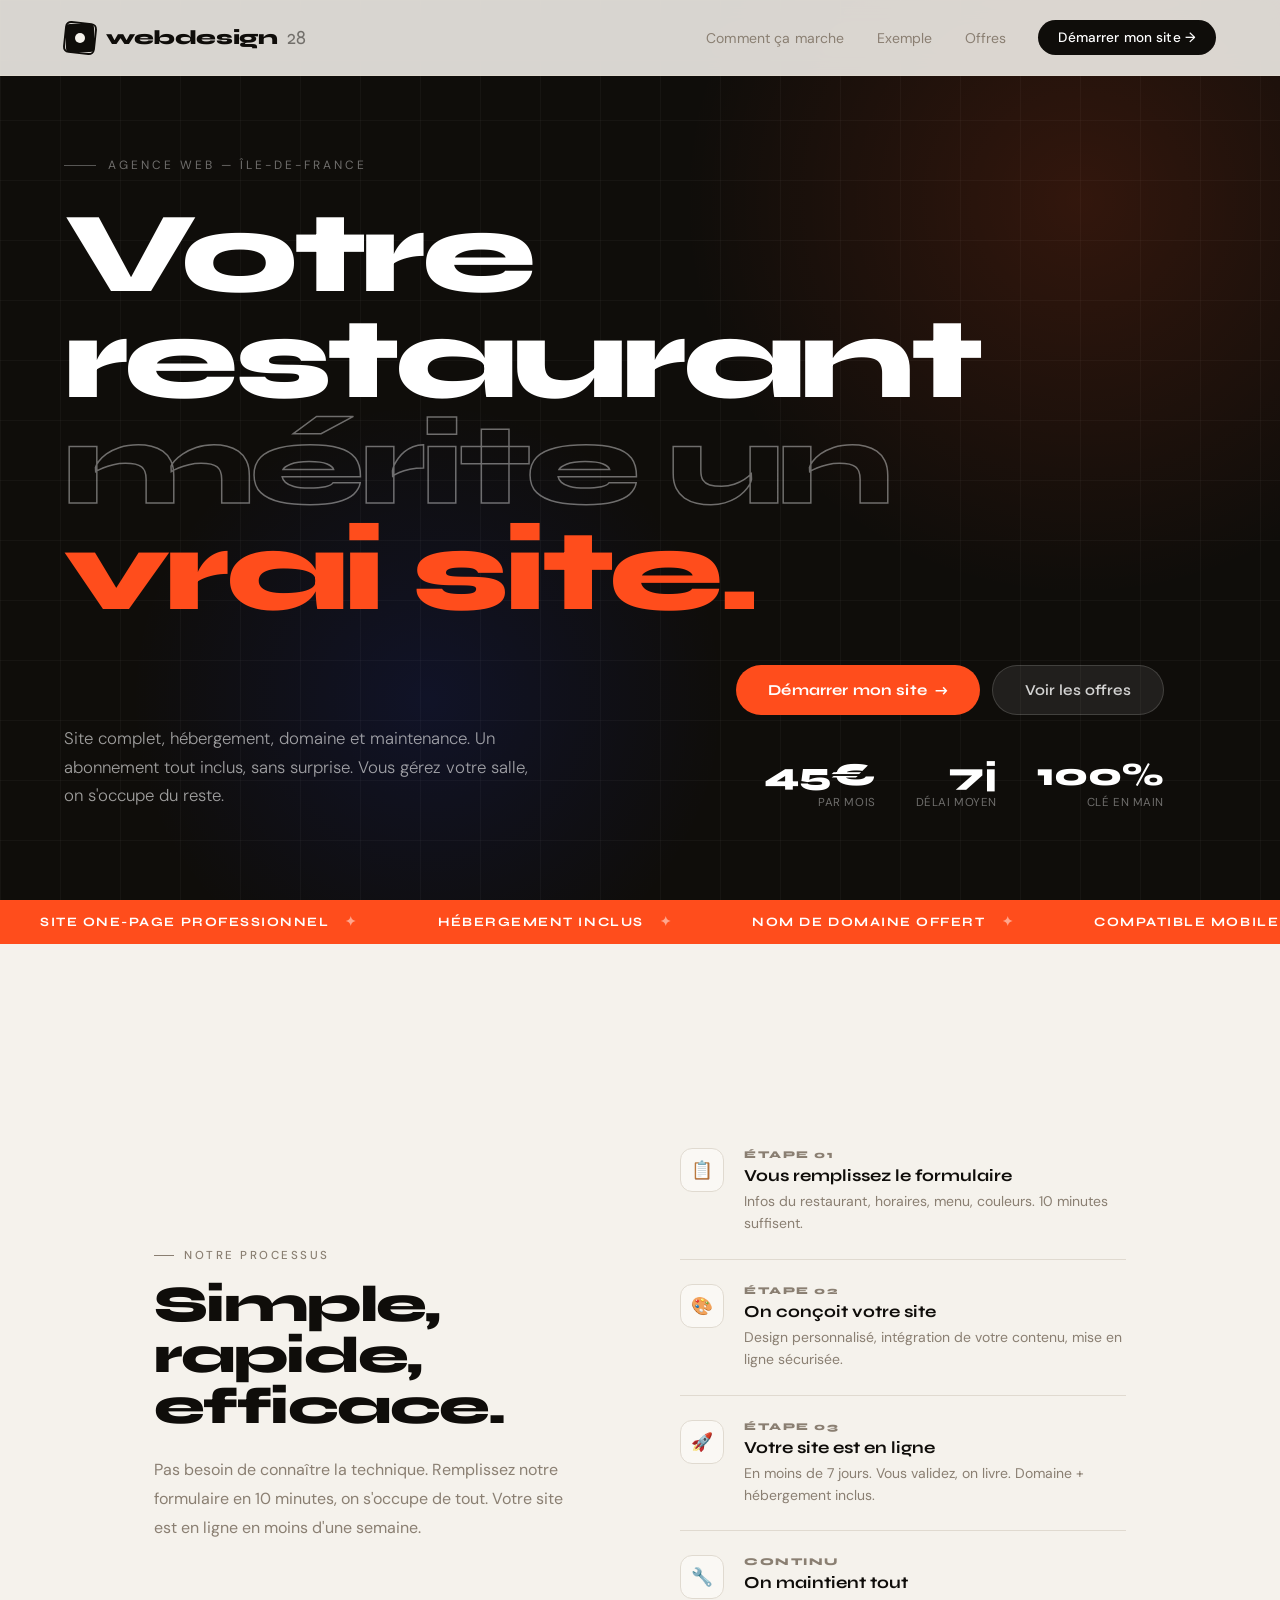
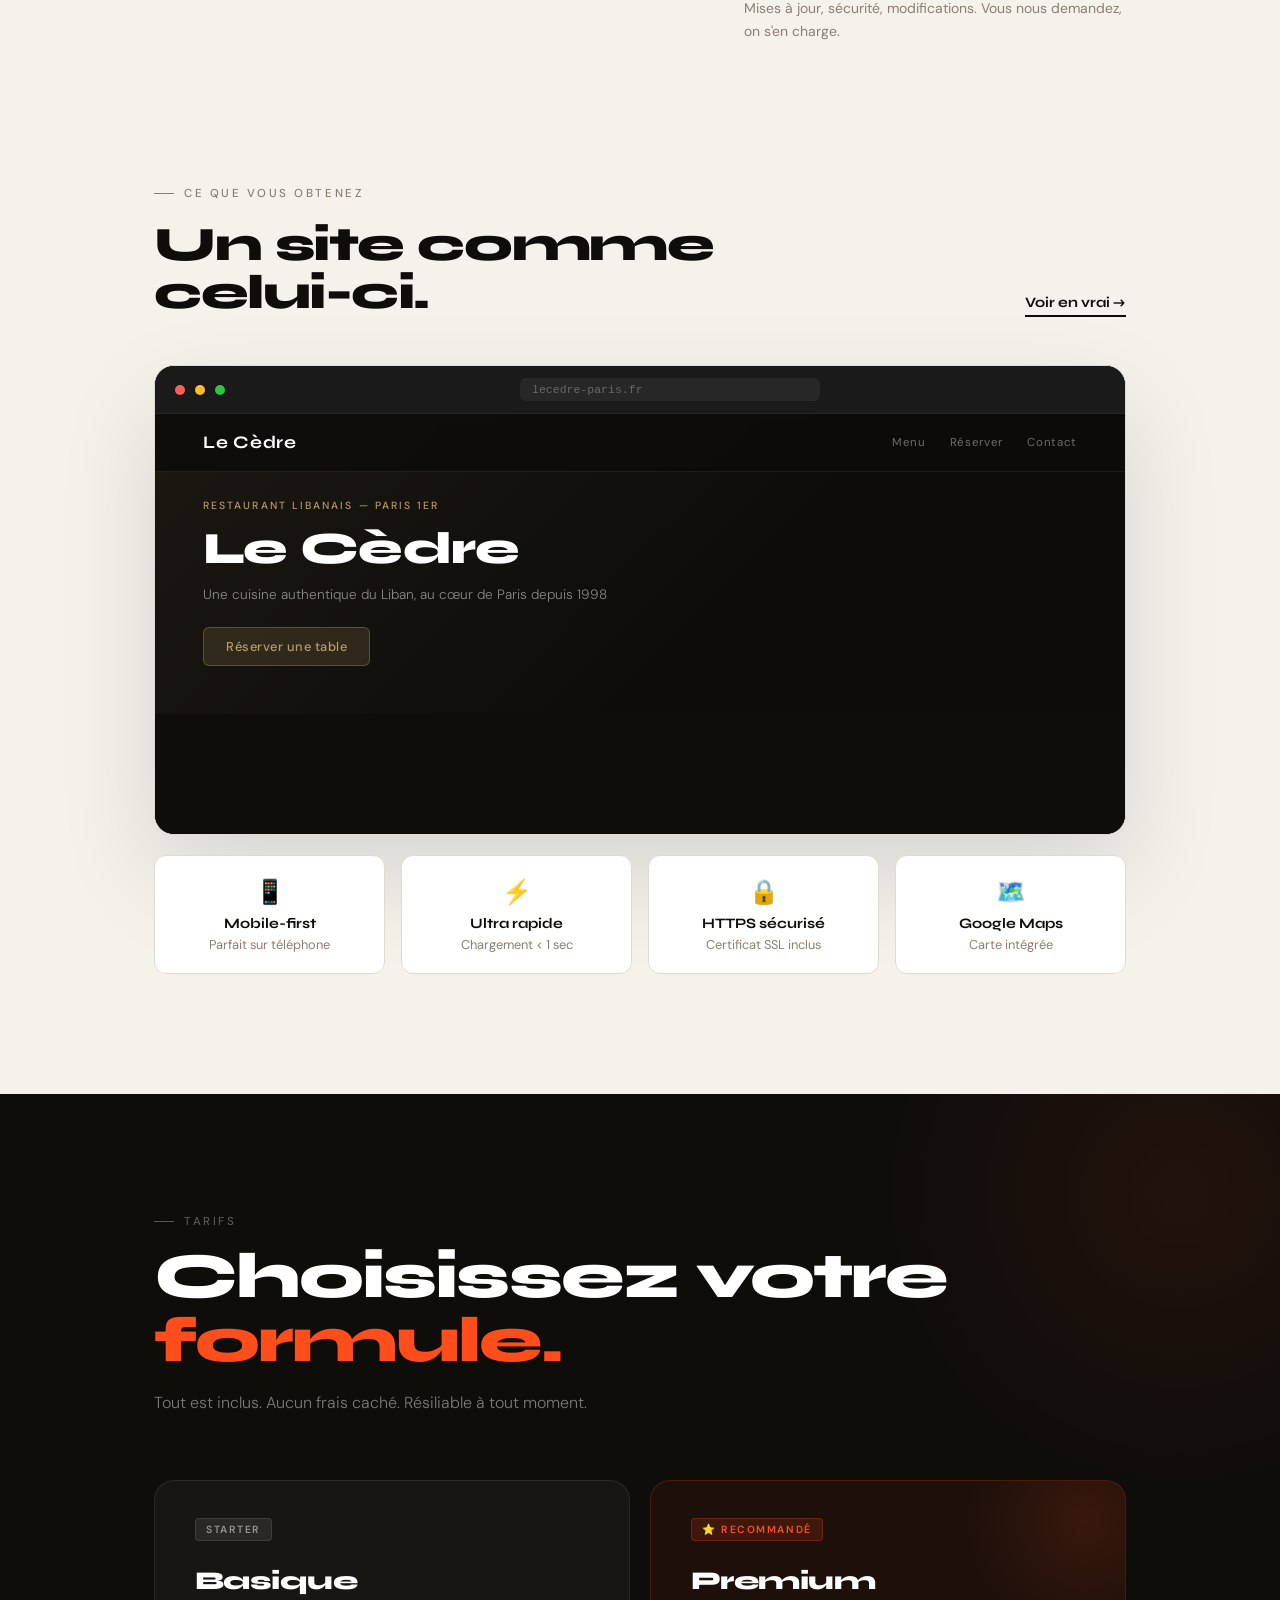
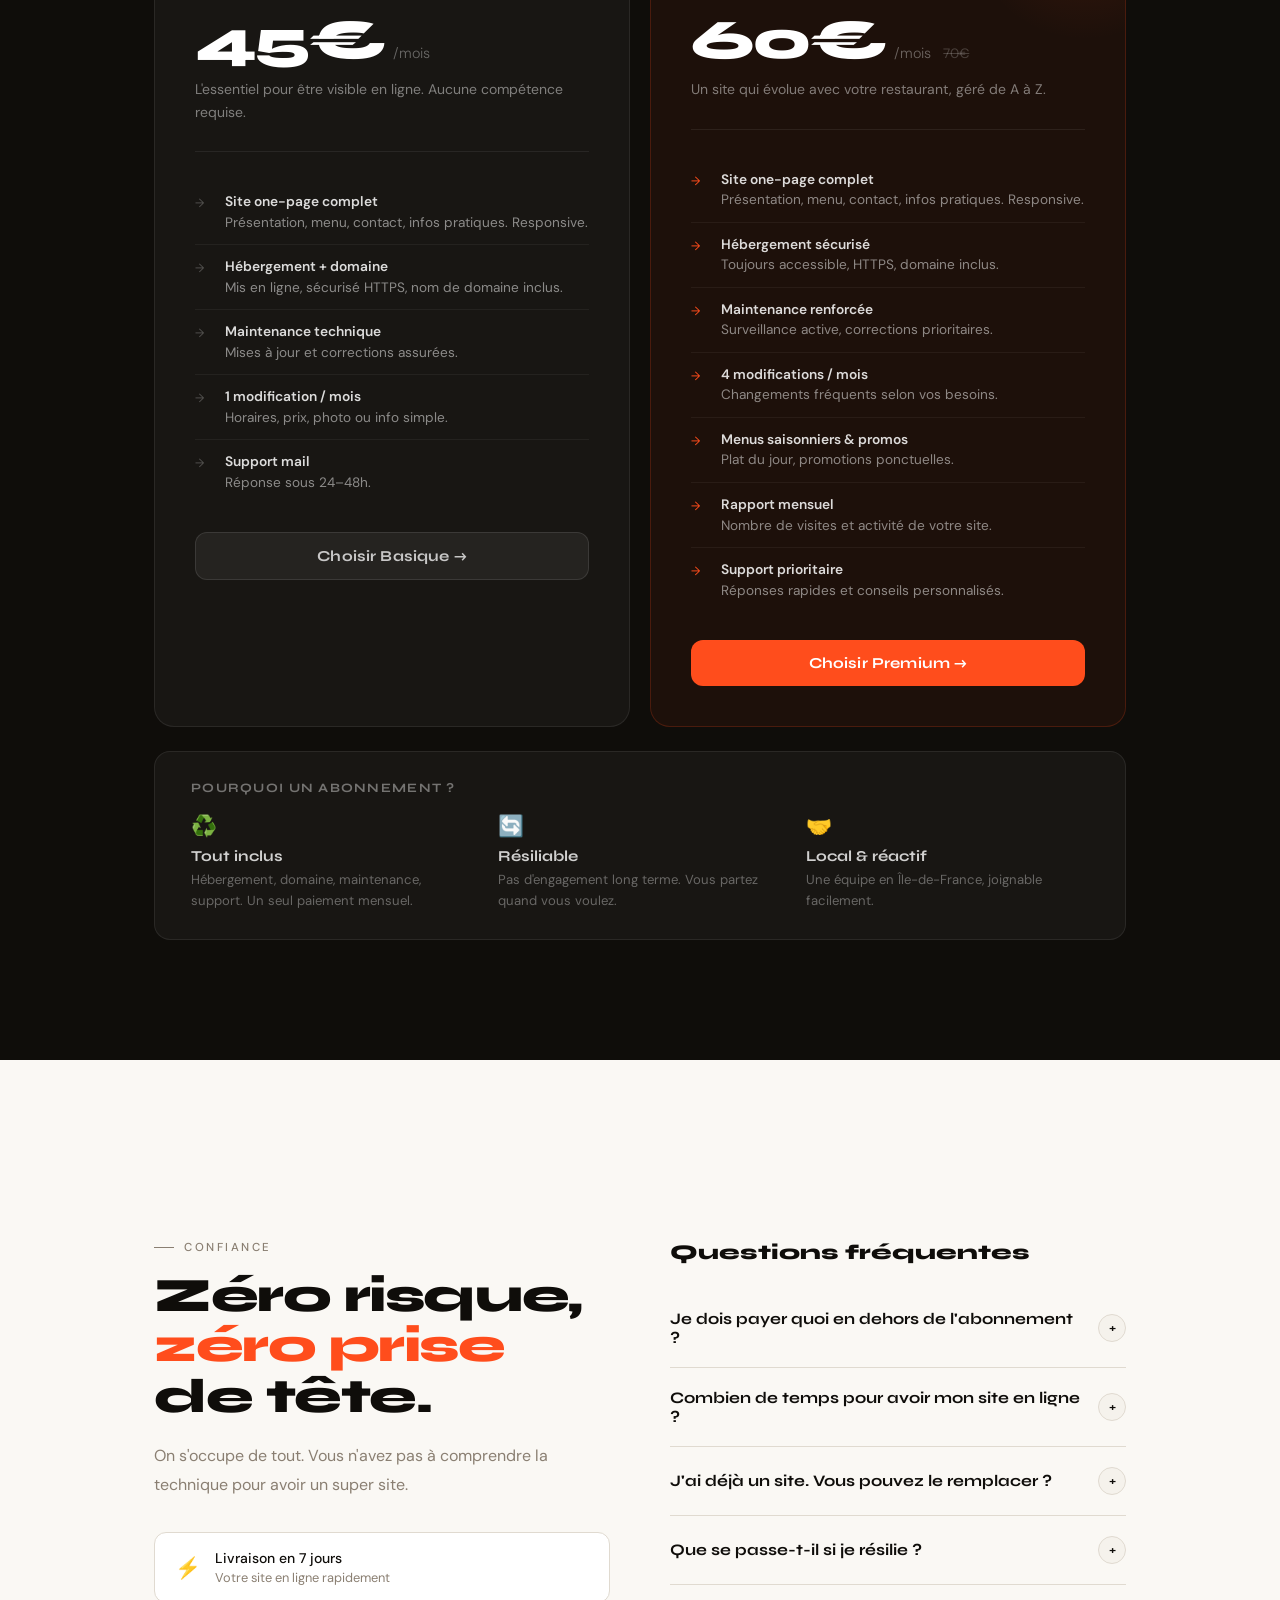
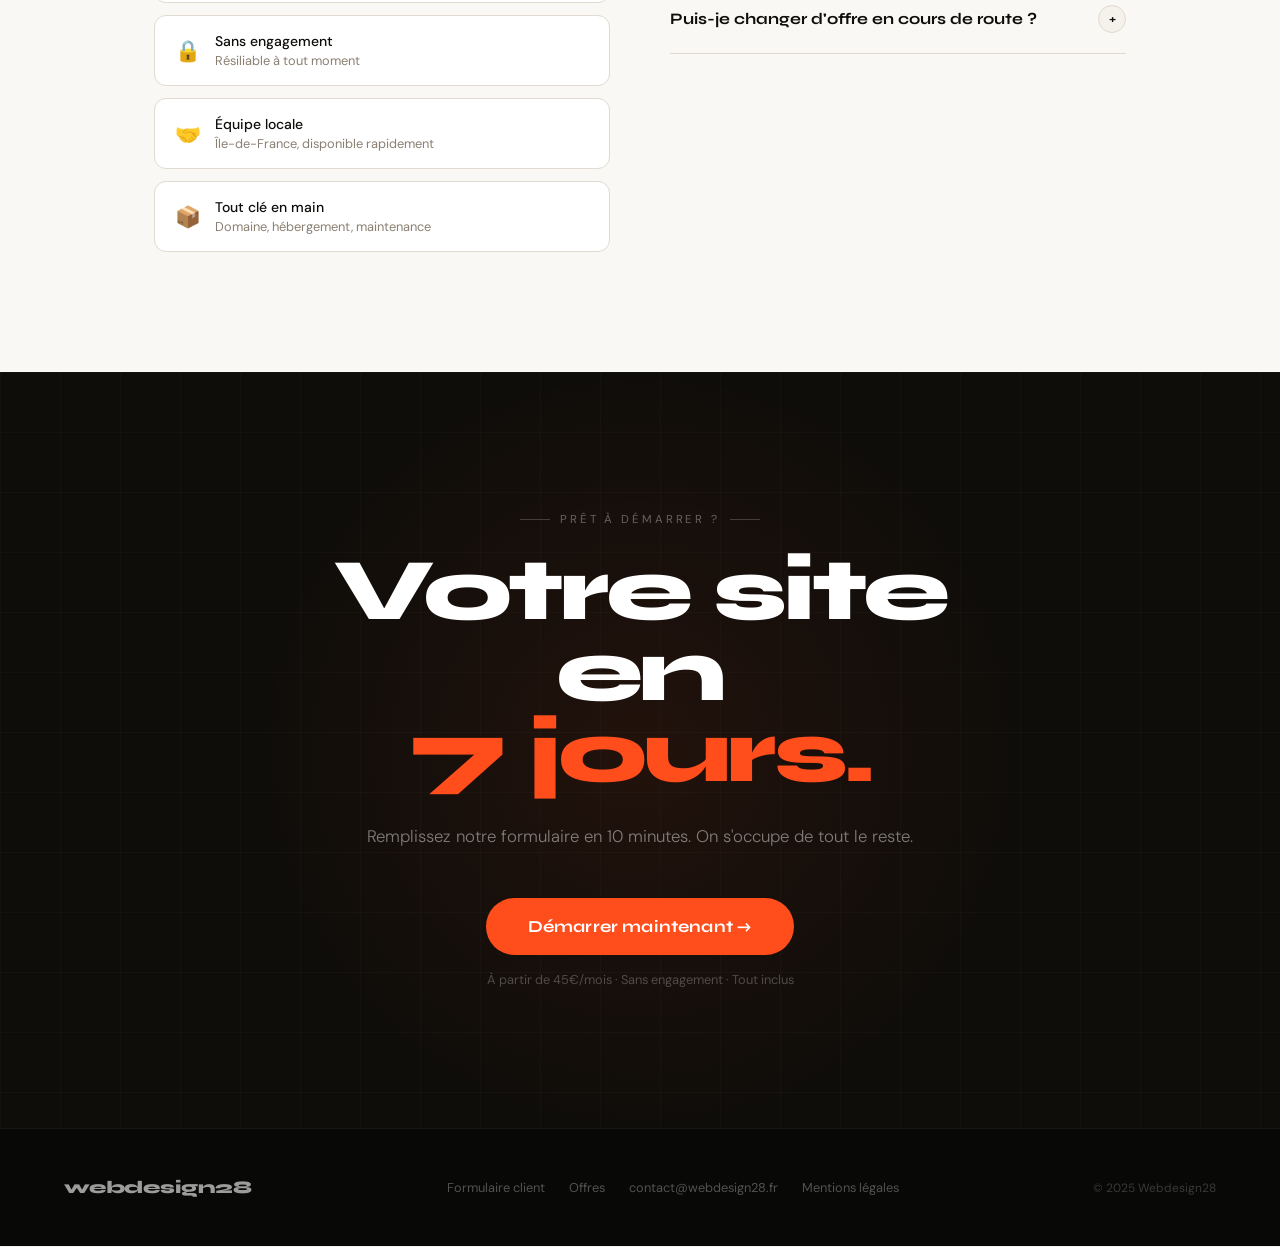
==== index.html @ cbfcb2c5 "Add files via upload" ====
<!DOCTYPE html>
<html lang="fr">
<head>
<meta charset="UTF-8"/>
<meta name="viewport" content="width=device-width, initial-scale=1.0"/>
<title>Webdesign28 — Sites web pour restaurants</title>
<link href="https://fonts.googleapis.com/css2?family=Syne:wght@400;500;600;700;800&family=DM+Sans:ital,wght@0,300;0,400;0,500;1,300&display=swap" rel="stylesheet"/>
<style>
*,*::before,*::after{box-sizing:border-box;margin:0;padding:0}

:root{
  --bg:#F5F2EC;
  --dark:#0F0D0A;
  --surface:#FFFFFF;
  --border:#E0DAD0;
  --accent:#FF4D1C;
  --accent2:#1C3FFF;
  --text:#0F0D0A;
  --muted:#8A7F72;
  --cream:#FAF8F4;
  --font-display:'Syne',sans-serif;
  --font-body:'DM Sans',sans-serif;
}

html{scroll-behavior:smooth}
body{font-family:var(--font-body);background:var(--bg);color:var(--text);overflow-x:hidden}

/* ── NOISE TEXTURE ── */
body::before{
  content:'';position:fixed;inset:0;z-index:0;pointer-events:none;
  background-image:url("data:image/svg+xml,%3Csvg viewBox='0 0 200 200' xmlns='http://www.w3.org/2000/svg'%3E%3Cfilter id='n'%3E%3CfeTurbulence type='fractalNoise' baseFrequency='0.75' numOctaves='4'/%3E%3C/filter%3E%3Crect width='100%25' height='100%25' filter='url(%23n)' opacity='0.035'/%3E%3C/svg%3E");
  opacity:.5;
}

/* ── NAV ── */
nav{
  position:fixed;top:0;left:0;right:0;z-index:100;
  display:flex;align-items:center;justify-content:space-between;
  padding:20px 5vw;
  background:rgba(245,242,236,0.88);
  backdrop-filter:blur(12px);
  border-bottom:1px solid var(--border);
  transition:all .3s;
}
.nav-logo{
  font-family:var(--font-display);
  font-weight:800;font-size:1.25rem;
  letter-spacing:-.02em;
  color:var(--dark);
  text-decoration:none;
  display:flex;align-items:center;gap:10px;
}
.nav-logo-mark{
  width:32px;height:32px;position:relative;display:flex;align-items:center;justify-content:center;
}
.nav-logo-mark::before{
  content:'';position:absolute;inset:0;
  border:2px solid var(--dark);border-radius:6px;
  transform:rotate(6deg);
}
.nav-logo-mark::after{
  content:'';position:absolute;inset:2px;
  background:var(--dark);border-radius:4px;
}
.nav-logo-dot{
  position:relative;z-index:1;
  width:10px;height:10px;border-radius:50%;background:var(--bg);
}
.nav-links{display:flex;align-items:center;gap:32px}
.nav-links a{
  font-size:.875rem;font-weight:400;color:var(--muted);
  text-decoration:none;letter-spacing:.01em;
  transition:color .2s;
}
.nav-links a:hover{color:var(--text)}
.nav-cta{
  background:var(--dark);color:white!important;
  padding:9px 20px;border-radius:100px;
  font-weight:500!important;font-size:.85rem!important;
  transition:background .2s,transform .15s!important;
}
.nav-cta:hover{background:var(--accent)!important;transform:translateY(-1px)!important}

/* ── HERO ── */
.hero{
  min-height:100vh;
  display:flex;flex-direction:column;justify-content:flex-end;
  padding:0 5vw 10vh;
  position:relative;overflow:hidden;
}
.hero-bg{
  position:absolute;inset:0;
  background:var(--dark);
}
.hero-grid{
  position:absolute;inset:0;
  background-image:
    linear-gradient(rgba(255,255,255,.03) 1px, transparent 1px),
    linear-gradient(90deg, rgba(255,255,255,.03) 1px, transparent 1px);
  background-size:60px 60px;
}
.hero-glow{
  position:absolute;
  width:800px;height:800px;
  border-radius:50%;
  background:radial-gradient(circle, rgba(255,77,28,.15) 0%, transparent 70%);
  top:-200px;right:-200px;
  animation:pulse 8s ease-in-out infinite;
}
.hero-glow2{
  position:absolute;
  width:600px;height:600px;
  border-radius:50%;
  background:radial-gradient(circle, rgba(28,63,255,.12) 0%, transparent 70%);
  bottom:-100px;left:10%;
  animation:pulse 10s ease-in-out 3s infinite;
}
@keyframes pulse{0%,100%{opacity:1;transform:scale(1)}50%{opacity:.6;transform:scale(1.1)}}

.hero-content{position:relative;z-index:1;max-width:1100px;}
.hero-eyebrow{
  font-family:var(--font-body);
  font-size:.75rem;font-weight:400;
  letter-spacing:.25em;text-transform:uppercase;
  color:rgba(255,255,255,.4);
  margin-bottom:28px;
  display:flex;align-items:center;gap:12px;
}
.hero-eyebrow::before{content:'';display:block;width:32px;height:1px;background:rgba(255,255,255,.3)}

.hero-title{
  font-family:var(--font-display);
  font-size:clamp(3.5rem,9vw,8rem);
  font-weight:800;
  line-height:.92;
  letter-spacing:-.04em;
  color:white;
  margin-bottom:40px;
}
.hero-title .accent{color:var(--accent)}
.hero-title .outline{
  -webkit-text-stroke:1.5px rgba(255,255,255,.4);
  color:transparent;
}

.hero-bottom{
  display:flex;align-items:flex-end;justify-content:space-between;
  gap:32px;flex-wrap:wrap;
}
.hero-desc{
  font-size:1.05rem;font-weight:300;
  color:rgba(255,255,255,.6);
  line-height:1.7;max-width:480px;
}
.hero-actions{display:flex;gap:12px;flex-wrap:wrap}

.btn-hero-primary{
  background:var(--accent);color:white;
  padding:15px 32px;border-radius:100px;
  font-family:var(--font-display);font-weight:700;font-size:.95rem;
  text-decoration:none;letter-spacing:.01em;
  transition:transform .2s,box-shadow .2s;
  display:inline-flex;align-items:center;gap:8px;
}
.btn-hero-primary:hover{transform:translateY(-2px);box-shadow:0 12px 40px rgba(255,77,28,.35)}

.btn-hero-secondary{
  background:rgba(255,255,255,.08);
  border:1px solid rgba(255,255,255,.15);
  color:rgba(255,255,255,.8);
  padding:15px 32px;border-radius:100px;
  font-family:var(--font-display);font-weight:600;font-size:.95rem;
  text-decoration:none;
  transition:background .2s,border-color .2s;
  display:inline-flex;align-items:center;gap:8px;
}
.btn-hero-secondary:hover{background:rgba(255,255,255,.14);border-color:rgba(255,255,255,.3)}

.hero-stats{
  display:flex;gap:40px;padding-top:20px;
}
.stat{text-align:right}
.stat-num{
  font-family:var(--font-display);
  font-size:2rem;font-weight:800;
  color:white;line-height:1;
}
.stat-label{font-size:.72rem;color:rgba(255,255,255,.4);margin-top:4px;letter-spacing:.05em;text-transform:uppercase}

/* ── SCROLL TICKER ── */
.ticker{
  background:var(--accent);color:white;
  padding:14px 0;
  overflow:hidden;position:relative;z-index:1;
}
.ticker-inner{
  display:flex;gap:0;
  animation:ticker 20s linear infinite;
  white-space:nowrap;
}
.ticker-item{
  font-family:var(--font-display);
  font-size:.8rem;font-weight:700;letter-spacing:.12em;text-transform:uppercase;
  padding:0 40px;
  display:flex;align-items:center;gap:16px;
}
.ticker-item::after{content:'✦';opacity:.5}
@keyframes ticker{from{transform:translateX(0)}to{transform:translateX(-50%)}}

/* ── SECTION COMMONS ── */
section{position:relative;z-index:1}
.section-inner{max-width:1100px;margin:0 auto;padding:0 5vw}

.section-label{
  font-size:.72rem;font-weight:500;
  letter-spacing:.22em;text-transform:uppercase;
  color:var(--muted);
  margin-bottom:16px;
  display:flex;align-items:center;gap:10px;
}
.section-label::before{content:'';display:block;width:20px;height:1px;background:var(--muted)}

/* ── HOW IT WORKS ── */
.how{padding:120px 0}
.how-grid{
  display:grid;
  grid-template-columns:1fr 1fr;
  gap:80px;
  align-items:center;
  margin-top:60px;
}
.how-title{
  font-family:var(--font-display);
  font-size:clamp(2.2rem,4vw,3.5rem);
  font-weight:800;line-height:1;
  letter-spacing:-.03em;
  margin-bottom:24px;
}
.how-desc{font-size:1rem;color:var(--muted);line-height:1.8;max-width:420px}

.steps{display:flex;flex-direction:column;gap:0}
.step{
  display:flex;gap:20px;
  padding:24px 0;
  border-bottom:1px solid var(--border);
  transition:all .3s;
}
.step:last-child{border-bottom:none}
.step:hover .step-icon{background:var(--accent);color:white;border-color:var(--accent)}
.step-icon{
  width:44px;height:44px;border-radius:12px;
  background:var(--cream);border:1px solid var(--border);
  display:flex;align-items:center;justify-content:center;
  font-size:1.1rem;flex-shrink:0;
  transition:all .3s;
}
.step-num{
  font-family:var(--font-display);font-size:.65rem;font-weight:800;
  color:var(--muted);letter-spacing:.15em;text-transform:uppercase;
  margin-bottom:4px;
}
.step-title{font-family:var(--font-display);font-size:1.05rem;font-weight:700;margin-bottom:4px}
.step-desc{font-size:.875rem;color:var(--muted);line-height:1.6}

/* ── EXEMPLE SITE ── */
.example{padding:0 0 120px}
.example-label{margin-bottom:20px}
.example-header{
  display:flex;justify-content:space-between;align-items:flex-end;
  margin-bottom:48px;gap:24px;flex-wrap:wrap;
}
.example-title{
  font-family:var(--font-display);
  font-size:clamp(2rem,4vw,3rem);
  font-weight:800;line-height:1;letter-spacing:-.03em;
}

.mockup-frame{
  border-radius:20px;
  overflow:hidden;
  border:1px solid var(--border);
  box-shadow:0 40px 100px rgba(0,0,0,.12);
  background:var(--dark);
}
.mockup-bar{
  background:#1a1a1a;
  padding:12px 20px;
  display:flex;align-items:center;gap:10px;
  border-bottom:1px solid rgba(255,255,255,.06);
}
.mockup-dot{width:10px;height:10px;border-radius:50%}
.mockup-url{
  flex:1;background:rgba(255,255,255,.06);border-radius:6px;
  padding:5px 12px;font-size:.72rem;color:rgba(255,255,255,.3);
  font-family:monospace;margin:0 auto;max-width:300px;
}

.mockup-site{
  background:var(--dark);
  min-height:420px;
  position:relative;overflow:hidden;
}
/* Mini hero du site démo */
.demo-hero{
  background:#0D0C0A;
  padding:48px;
  position:relative;
  overflow:hidden;
  min-height:300px;
  display:flex;flex-direction:column;justify-content:flex-end;
}
.demo-hero::before{
  content:'';position:absolute;inset:0;
  background:linear-gradient(135deg,rgba(200,169,110,.08),transparent 60%);
}
.demo-hero-bg{
  position:absolute;inset:0;
  background:url('https://images.unsplash.com/photo-1517248135467-4c7edcad34c4?w=1200&q=80') center/cover no-repeat;
  opacity:.25;
}
.demo-hero-content{position:relative;z-index:1}
.demo-badge{
  display:inline-block;
  font-family:var(--font-body);font-size:.65rem;font-weight:500;
  letter-spacing:.2em;text-transform:uppercase;
  color:rgba(200,169,110,.9);
  margin-bottom:16px;
}
.demo-title{
  font-family:'Syne',sans-serif;
  font-size:2.8rem;font-weight:800;color:white;
  line-height:.95;letter-spacing:-.02em;
  margin-bottom:16px;
}
.demo-sub{font-size:.85rem;color:rgba(255,255,255,.5);font-weight:300;margin-bottom:24px}
.demo-btn{
  display:inline-block;padding:10px 22px;
  background:rgba(200,169,110,.15);border:1px solid rgba(200,169,110,.3);
  color:rgba(200,169,110,.9);border-radius:6px;
  font-size:.8rem;font-weight:500;letter-spacing:.04em;
  text-decoration:none;
}
.demo-nav{
  position:absolute;top:0;left:0;right:0;
  padding:18px 48px;
  display:flex;align-items:center;justify-content:space-between;
  background:rgba(13,12,10,.8);
  backdrop-filter:blur(8px);
  border-bottom:1px solid rgba(200,169,110,.1);
  z-index:2;
}
.demo-logo{font-family:'Syne',sans-serif;font-size:1.1rem;font-weight:700;color:white;letter-spacing:.04em}
.demo-nav-links{display:flex;gap:24px}
.demo-nav-links span{font-size:.72rem;color:rgba(255,255,255,.4);letter-spacing:.06em;cursor:pointer}

/* ── OFFRES ── */
.pricing{
  padding:120px 0;
  background:var(--dark);
  position:relative;overflow:hidden;
}
.pricing::before{
  content:'';position:absolute;top:-200px;right:-200px;
  width:600px;height:600px;border-radius:50%;
  background:radial-gradient(circle,rgba(255,77,28,.08),transparent 70%);
}
.pricing-header{margin-bottom:64px}
.pricing-title{
  font-family:var(--font-display);
  font-size:clamp(2.5rem,5vw,4rem);
  font-weight:800;color:white;
  line-height:1;letter-spacing:-.03em;
  margin-bottom:16px;
}
.pricing-title .accent{color:var(--accent)}
.pricing-desc{font-size:1rem;color:rgba(255,255,255,.45);font-weight:300;line-height:1.7;max-width:480px}
.pricing .section-label{color:rgba(255,255,255,.3)}
.pricing .section-label::before{background:rgba(255,255,255,.3)}

.pricing-grid{display:grid;grid-template-columns:1fr 1fr;gap:20px}

.plan{
  background:rgba(255,255,255,.04);
  border:1px solid rgba(255,255,255,.08);
  border-radius:20px;overflow:hidden;
  position:relative;
  transition:border-color .3s,transform .3s;
}
.plan:hover{border-color:rgba(255,255,255,.15);transform:translateY(-4px)}
.plan--featured{
  background:rgba(255,77,28,.06);
  border-color:rgba(255,77,28,.2);
}
.plan--featured:hover{border-color:rgba(255,77,28,.4)}
.plan-glow{
  position:absolute;top:-80px;right:-80px;
  width:240px;height:240px;border-radius:50%;
  background:radial-gradient(circle,rgba(255,77,28,.12),transparent 70%);
}

.plan-top{padding:36px 40px 28px;position:relative;z-index:1}
.plan-badge{
  display:inline-block;
  font-size:.65rem;font-weight:600;letter-spacing:.15em;text-transform:uppercase;
  padding:4px 10px;border-radius:4px;
  margin-bottom:24px;
}
.plan--basic .plan-badge{background:rgba(255,255,255,.08);color:rgba(255,255,255,.5);border:1px solid rgba(255,255,255,.1)}
.plan--featured .plan-badge{background:rgba(255,77,28,.15);color:var(--accent);border:1px solid rgba(255,77,28,.25)}

.plan-name{
  font-family:var(--font-display);font-size:1.6rem;font-weight:800;
  color:white;margin-bottom:16px;letter-spacing:-.02em;
}
.plan-price{font-family:var(--font-display);font-size:3.5rem;font-weight:800;color:white;line-height:1;letter-spacing:-.04em}
.plan-price-row{display:flex;align-items:baseline;gap:8px;margin-bottom:8px}
.plan-per{font-size:.9rem;color:rgba(255,255,255,.35);font-weight:300}
.plan-old{font-size:.85rem;color:rgba(255,255,255,.2);text-decoration:line-through;margin-left:4px}
.plan-desc{font-size:.875rem;color:rgba(255,255,255,.45);line-height:1.6;margin-top:10px}

.plan-sep{height:1px;background:rgba(255,255,255,.07);margin:0 40px}

.plan-body{padding:28px 40px 40px;position:relative;z-index:1;display:flex;flex-direction:column}
.plan-features{list-style:none;flex:1}
.plan-features li{
  display:flex;gap:12px;padding:11px 0;
  border-bottom:1px solid rgba(255,255,255,.05);
  font-size:.85rem;color:rgba(255,255,255,.5);line-height:1.5;
}
.plan-features li:last-child{border-bottom:none}
.plan-features strong{display:block;font-weight:600;color:rgba(255,255,255,.85);font-size:.86rem;margin-bottom:1px}
.plan-feat-icon{flex-shrink:0;width:18px;color:rgba(255,255,255,.25);font-size:.75rem;margin-top:3px}
.plan--featured .plan-feat-icon{color:var(--accent)}

.plan-cta{
  display:block;text-align:center;margin-top:28px;
  padding:14px;border-radius:12px;
  font-family:var(--font-display);font-weight:700;font-size:.95rem;
  text-decoration:none;letter-spacing:.01em;
  transition:all .2s;
}
.plan--basic .plan-cta{
  background:rgba(255,255,255,.06);color:rgba(255,255,255,.75);
  border:1px solid rgba(255,255,255,.1);
}
.plan--basic .plan-cta:hover{background:rgba(255,255,255,.12);color:white}
.plan--featured .plan-cta{
  background:var(--accent);color:white;
}
.plan--featured .plan-cta:hover{background:#e03d10;box-shadow:0 8px 30px rgba(255,77,28,.3)}

/* ── FAQ / GUARANTEE ── */
.guarantee{
  padding:120px 0;
  background:var(--cream);
}
.guarantee-grid{
  display:grid;grid-template-columns:1fr 1fr;gap:60px;
  align-items:start;margin-top:60px;
}
.guarantee-title{
  font-family:var(--font-display);
  font-size:clamp(2rem,4vw,3rem);
  font-weight:800;line-height:1.05;
  letter-spacing:-.03em;margin-bottom:20px;
}
.guarantee-title .accent{color:var(--accent)}
.guarantee-desc{font-size:1rem;color:var(--muted);line-height:1.8;margin-bottom:32px}

.guarantee-badges{display:flex;flex-direction:column;gap:12px}
.g-badge{
  display:flex;align-items:center;gap:14px;
  padding:16px 20px;
  background:white;border:1px solid var(--border);
  border-radius:12px;
  transition:border-color .2s,transform .2s;
}
.g-badge:hover{border-color:var(--accent);transform:translateX(4px)}
.g-badge-icon{font-size:1.3rem;flex-shrink:0}
.g-badge-text{font-size:.875rem;font-weight:500;color:var(--text)}
.g-badge-sub{font-size:.8rem;color:var(--muted);margin-top:2px}

.faq{display:flex;flex-direction:column;gap:0}
.faq-item{border-bottom:1px solid var(--border);overflow:hidden}
.faq-question{
  display:flex;align-items:center;justify-content:space-between;
  padding:20px 0;cursor:pointer;gap:16px;
  font-family:var(--font-display);font-size:1rem;font-weight:700;
  transition:color .2s;
}
.faq-question:hover{color:var(--accent)}
.faq-icon{
  width:28px;height:28px;border-radius:50%;
  background:var(--bg);border:1px solid var(--border);
  display:flex;align-items:center;justify-content:center;
  flex-shrink:0;font-size:.8rem;
  transition:all .3s;
}
.faq-item.open .faq-icon{background:var(--accent);border-color:var(--accent);color:white;transform:rotate(45deg)}
.faq-answer{max-height:0;overflow:hidden;transition:max-height .4s ease;font-size:.9rem;color:var(--muted);line-height:1.7}
.faq-item.open .faq-answer{max-height:200px;padding-bottom:20px}

/* ── CTA FINAL ── */
.cta-section{
  padding:140px 5vw;
  background:var(--dark);
  position:relative;overflow:hidden;
  text-align:center;
}
.cta-section::before{
  content:'';position:absolute;
  top:50%;left:50%;transform:translate(-50%,-50%);
  width:900px;height:900px;border-radius:50%;
  background:radial-gradient(circle,rgba(255,77,28,.08) 0%,transparent 60%);
}
.cta-grid-overlay{
  position:absolute;inset:0;
  background-image:linear-gradient(rgba(255,255,255,.02) 1px,transparent 1px),linear-gradient(90deg,rgba(255,255,255,.02) 1px,transparent 1px);
  background-size:60px 60px;
}
.cta-content{position:relative;z-index:1;max-width:700px;margin:0 auto}
.cta-label{
  font-size:.72rem;letter-spacing:.25em;text-transform:uppercase;
  color:rgba(255,255,255,.35);
  display:flex;align-items:center;justify-content:center;gap:10px;
  margin-bottom:24px;
}
.cta-label::before,.cta-label::after{content:'';display:block;width:30px;height:1px;background:rgba(255,255,255,.2)}
.cta-title{
  font-family:var(--font-display);
  font-size:clamp(2.8rem,7vw,5.5rem);
  font-weight:800;color:white;
  line-height:.92;letter-spacing:-.04em;
  margin-bottom:28px;
}
.cta-title .accent{color:var(--accent)}
.cta-sub{font-size:1.05rem;color:rgba(255,255,255,.45);font-weight:300;line-height:1.7;margin-bottom:48px}
.cta-btn{
  display:inline-flex;align-items:center;gap:10px;
  background:var(--accent);color:white;
  padding:18px 42px;border-radius:100px;
  font-family:var(--font-display);font-weight:700;font-size:1.05rem;
  text-decoration:none;letter-spacing:.01em;
  transition:transform .2s,box-shadow .2s;
}
.cta-btn:hover{transform:translateY(-3px);box-shadow:0 16px 50px rgba(255,77,28,.4)}
.cta-note{margin-top:16px;font-size:.8rem;color:rgba(255,255,255,.25)}

/* ── FOOTER ── */
footer{
  background:#080806;
  padding:48px 5vw;
  display:flex;align-items:center;justify-content:space-between;flex-wrap:wrap;gap:20px;
  border-top:1px solid rgba(255,255,255,.05);
}
.footer-logo{
  font-family:var(--font-display);font-size:1.1rem;font-weight:800;
  color:rgba(255,255,255,.6);letter-spacing:-.01em;
}
.footer-links{display:flex;gap:24px;flex-wrap:wrap}
.footer-links a{
  font-size:.8rem;color:rgba(255,255,255,.3);text-decoration:none;
  transition:color .2s;
}
.footer-links a:hover{color:rgba(255,255,255,.6)}
.footer-copy{font-size:.75rem;color:rgba(255,255,255,.2)}

/* ── ANIMATIONS ── */
.reveal{
  opacity:0;transform:translateY(28px);
  transition:opacity .7s ease, transform .7s ease;
}
.reveal.visible{opacity:1;transform:translateY(0)}
.reveal-delay-1{transition-delay:.1s}
.reveal-delay-2{transition-delay:.2s}
.reveal-delay-3{transition-delay:.3s}

/* ── MOBILE ── */
@media(max-width:800px){
  .nav-links{display:none}
  .how-grid,.pricing-grid,.guarantee-grid{grid-template-columns:1fr}
  .hero-stats{justify-content:flex-start}
  .hero-bottom{flex-direction:column;align-items:flex-start}
  .example-header{flex-direction:column;align-items:flex-start}
  .demo-nav{padding:14px 24px}
  .demo-hero{padding:32px 24px;padding-top:80px}
  .demo-title{font-size:2rem}
}
</style>
</head>
<body>

<!-- ── NAV ── -->
<nav>
  <a href="#" class="nav-logo">
    <div class="nav-logo-mark"><div class="nav-logo-dot"></div></div>
    webdesign<span style="font-weight:400;opacity:.5">28</span>
  </a>
  <div class="nav-links">
    <a href="#comment">Comment ça marche</a>
    <a href="#exemple">Exemple</a>
    <a href="#offres">Offres</a>
    <a href="formulaire.html" class="nav-cta">Démarrer mon site →</a>
  </div>
</nav>

<!-- ── HERO ── -->
<section class="hero">
  <div class="hero-bg">
    <div class="hero-grid"></div>
    <div class="hero-glow"></div>
    <div class="hero-glow2"></div>
  </div>
  <div class="hero-content">
    <div class="hero-eyebrow">Agence web — Île-de-France</div>
    <h1 class="hero-title">
      Votre restaurant<br>
      <span class="outline">mérite un</span><br>
      <span class="accent">vrai site.</span>
    </h1>
    <div class="hero-bottom">
      <p class="hero-desc">Site complet, hébergement, domaine et maintenance. Un abonnement tout inclus, sans surprise. Vous gérez votre salle, on s'occupe du reste.</p>
      <div style="display:flex;flex-direction:column;align-items:flex-end;gap:24px;">
        <div class="hero-actions">
          <a href="formulaire.html" class="btn-hero-primary">Démarrer mon site <span>→</span></a>
          <a href="#offres" class="btn-hero-secondary">Voir les offres</a>
        </div>
        <div class="hero-stats">
          <div class="stat">
            <div class="stat-num">45€</div>
            <div class="stat-label">par mois</div>
          </div>
          <div class="stat">
            <div class="stat-num">7j</div>
            <div class="stat-label">délai moyen</div>
          </div>
          <div class="stat">
            <div class="stat-num">100%</div>
            <div class="stat-label">clé en main</div>
          </div>
        </div>
      </div>
    </div>
  </div>
</section>

<!-- ── TICKER ── -->
<div class="ticker" aria-hidden="true">
  <div class="ticker-inner">
    <span class="ticker-item">Site one-page professionnel</span>
    <span class="ticker-item">Hébergement inclus</span>
    <span class="ticker-item">Nom de domaine offert</span>
    <span class="ticker-item">Compatible mobile</span>
    <span class="ticker-item">HTTPS sécurisé</span>
    <span class="ticker-item">Mentions légales</span>
    <span class="ticker-item">Maintenance assurée</span>
    <span class="ticker-item">Support réactif</span>
    <span class="ticker-item">Site one-page professionnel</span>
    <span class="ticker-item">Hébergement inclus</span>
    <span class="ticker-item">Nom de domaine offert</span>
    <span class="ticker-item">Compatible mobile</span>
    <span class="ticker-item">HTTPS sécurisé</span>
    <span class="ticker-item">Mentions légales</span>
    <span class="ticker-item">Maintenance assurée</span>
    <span class="ticker-item">Support réactif</span>
  </div>
</div>

<!-- ── COMMENT ÇA MARCHE ── -->
<section class="how" id="comment">
  <div class="section-inner">
    <div class="how-grid">
      <div class="reveal">
        <div class="section-label">Notre processus</div>
        <h2 class="how-title">Simple,<br>rapide,<br>efficace.</h2>
        <p class="how-desc">Pas besoin de connaître la technique. Remplissez notre formulaire en 10 minutes, on s'occupe de tout. Votre site est en ligne en moins d'une semaine.</p>
      </div>
      <div class="steps reveal reveal-delay-1">
        <div class="step">
          <div class="step-icon">📋</div>
          <div>
            <div class="step-num">Étape 01</div>
            <div class="step-title">Vous remplissez le formulaire</div>
            <div class="step-desc">Infos du restaurant, horaires, menu, couleurs. 10 minutes suffisent.</div>
          </div>
        </div>
        <div class="step">
          <div class="step-icon">🎨</div>
          <div>
            <div class="step-num">Étape 02</div>
            <div class="step-title">On conçoit votre site</div>
            <div class="step-desc">Design personnalisé, intégration de votre contenu, mise en ligne sécurisée.</div>
          </div>
        </div>
        <div class="step">
          <div class="step-icon">🚀</div>
          <div>
            <div class="step-num">Étape 03</div>
            <div class="step-title">Votre site est en ligne</div>
            <div class="step-desc">En moins de 7 jours. Vous validez, on livre. Domaine + hébergement inclus.</div>
          </div>
        </div>
        <div class="step">
          <div class="step-icon">🔧</div>
          <div>
            <div class="step-num">Continu</div>
            <div class="step-title">On maintient tout</div>
            <div class="step-desc">Mises à jour, sécurité, modifications. Vous nous demandez, on s'en charge.</div>
          </div>
        </div>
      </div>
    </div>
  </div>
</section>

<!-- ── EXEMPLE ── -->
<section class="example" id="exemple">
  <div class="section-inner">
    <div class="example-header reveal">
      <div>
        <div class="section-label example-label">Ce que vous obtenez</div>
        <h2 class="example-title">Un site comme<br>celui-ci.</h2>
      </div>
      <a href="https://lecedre-demo.netlify.app" target="_blank" style="display:inline-flex;align-items:center;gap:8px;font-family:var(--font-display);font-size:.9rem;font-weight:700;color:var(--text);text-decoration:none;border-bottom:2px solid var(--text);padding-bottom:4px;white-space:nowrap;transition:color .2s;">
        Voir en vrai →
      </a>
    </div>
    <div class="mockup-frame reveal reveal-delay-1">
      <div class="mockup-bar">
        <div class="mockup-dot" style="background:#FF5F57"></div>
        <div class="mockup-dot" style="background:#FEBC2E"></div>
        <div class="mockup-dot" style="background:#28C840"></div>
        <div class="mockup-url">lecedre-paris.fr</div>
      </div>
      <div class="mockup-site">
        <div class="demo-nav">
          <div class="demo-logo">Le Cèdre</div>
          <div class="demo-nav-links">
            <span>Menu</span>
            <span>Réserver</span>
            <span>Contact</span>
          </div>
        </div>
        <div class="demo-hero">
          <div class="demo-hero-bg"></div>
          <div class="demo-hero-content">
            <div class="demo-badge">Restaurant Libanais — Paris 1er</div>
            <div class="demo-title">Le Cèdre</div>
            <div class="demo-sub">Une cuisine authentique du Liban, au cœur de Paris depuis 1998</div>
            <a href="#" class="demo-btn">Réserver une table</a>
          </div>
        </div>
      </div>
    </div>
    <div style="display:grid;grid-template-columns:repeat(4,1fr);gap:16px;margin-top:20px;" class="reveal reveal-delay-2">
      <div style="background:white;border:1px solid var(--border);border-radius:12px;padding:20px;text-align:center;">
        <div style="font-size:1.5rem;margin-bottom:8px">📱</div>
        <div style="font-family:var(--font-display);font-size:.9rem;font-weight:700;">Mobile-first</div>
        <div style="font-size:.8rem;color:var(--muted);margin-top:4px">Parfait sur téléphone</div>
      </div>
      <div style="background:white;border:1px solid var(--border);border-radius:12px;padding:20px;text-align:center;">
        <div style="font-size:1.5rem;margin-bottom:8px">⚡</div>
        <div style="font-family:var(--font-display);font-size:.9rem;font-weight:700;">Ultra rapide</div>
        <div style="font-size:.8rem;color:var(--muted);margin-top:4px">Chargement < 1 sec</div>
      </div>
      <div style="background:white;border:1px solid var(--border);border-radius:12px;padding:20px;text-align:center;">
        <div style="font-size:1.5rem;margin-bottom:8px">🔒</div>
        <div style="font-family:var(--font-display);font-size:.9rem;font-weight:700;">HTTPS sécurisé</div>
        <div style="font-size:.8rem;color:var(--muted);margin-top:4px">Certificat SSL inclus</div>
      </div>
      <div style="background:white;border:1px solid var(--border);border-radius:12px;padding:20px;text-align:center;">
        <div style="font-size:1.5rem;margin-bottom:8px">🗺️</div>
        <div style="font-family:var(--font-display);font-size:.9rem;font-weight:700;">Google Maps</div>
        <div style="font-size:.8rem;color:var(--muted);margin-top:4px">Carte intégrée</div>
      </div>
    </div>
  </div>
</section>

<!-- ── OFFRES ── -->
<section class="pricing" id="offres">
  <div class="section-inner">
    <div class="pricing-header reveal">
      <div class="section-label">Tarifs</div>
      <h2 class="pricing-title">Choisissez votre<br><span class="accent">formule.</span></h2>
      <p class="pricing-desc">Tout est inclus. Aucun frais caché. Résiliable à tout moment.</p>
    </div>
    <div class="pricing-grid">

      <!-- BASIQUE -->
      <div class="plan plan--basic reveal reveal-delay-1">
        <div class="plan-top">
          <span class="plan-badge">Starter</span>
          <div class="plan-name">Basique</div>
          <div class="plan-price-row">
            <span class="plan-price">45€</span>
            <span class="plan-per">/mois</span>
          </div>
          <p class="plan-desc">L'essentiel pour être visible en ligne. Aucune compétence requise.</p>
        </div>
        <div class="plan-sep"></div>
        <div class="plan-body">
          <ul class="plan-features">
            <li><span class="plan-feat-icon">→</span><div><strong>Site one-page complet</strong>Présentation, menu, contact, infos pratiques. Responsive.</div></li>
            <li><span class="plan-feat-icon">→</span><div><strong>Hébergement + domaine</strong>Mis en ligne, sécurisé HTTPS, nom de domaine inclus.</div></li>
            <li><span class="plan-feat-icon">→</span><div><strong>Maintenance technique</strong>Mises à jour et corrections assurées.</div></li>
            <li><span class="plan-feat-icon">→</span><div><strong>1 modification / mois</strong>Horaires, prix, photo ou info simple.</div></li>
            <li><span class="plan-feat-icon">→</span><div><strong>Support mail</strong>Réponse sous 24–48h.</div></li>
          </ul>
          <a href="formulaire.html?offre=basique" class="plan-cta">Choisir Basique →</a>
        </div>
      </div>

      <!-- PREMIUM -->
      <div class="plan plan--featured reveal reveal-delay-2">
        <div class="plan-glow"></div>
        <div class="plan-top">
          <span class="plan-badge">⭐ Recommandé</span>
          <div class="plan-name">Premium</div>
          <div class="plan-price-row">
            <span class="plan-price">60€</span>
            <span class="plan-per">/mois</span>
            <span class="plan-old">70€</span>
          </div>
          <p class="plan-desc">Un site qui évolue avec votre restaurant, géré de A à Z.</p>
        </div>
        <div class="plan-sep"></div>
        <div class="plan-body">
          <ul class="plan-features">
            <li><span class="plan-feat-icon">→</span><div><strong>Site one-page complet</strong>Présentation, menu, contact, infos pratiques. Responsive.</div></li>
            <li><span class="plan-feat-icon">→</span><div><strong>Hébergement sécurisé</strong>Toujours accessible, HTTPS, domaine inclus.</div></li>
            <li><span class="plan-feat-icon">→</span><div><strong>Maintenance renforcée</strong>Surveillance active, corrections prioritaires.</div></li>
            <li><span class="plan-feat-icon">→</span><div><strong>4 modifications / mois</strong>Changements fréquents selon vos besoins.</div></li>
            <li><span class="plan-feat-icon">→</span><div><strong>Menus saisonniers & promos</strong>Plat du jour, promotions ponctuelles.</div></li>
            <li><span class="plan-feat-icon">→</span><div><strong>Rapport mensuel</strong>Nombre de visites et activité de votre site.</div></li>
            <li><span class="plan-feat-icon">→</span><div><strong>Support prioritaire</strong>Réponses rapides et conseils personnalisés.</div></li>
          </ul>
          <a href="formulaire.html?offre=premium" class="plan-cta">Choisir Premium →</a>
        </div>
      </div>
    </div>

    <!-- COMPARATIF -->
    <div style="margin-top:24px;background:rgba(255,255,255,.04);border:1px solid rgba(255,255,255,.08);border-radius:16px;padding:28px 36px;" class="reveal">
      <div style="font-family:var(--font-display);font-size:.8rem;font-weight:700;color:rgba(255,255,255,.4);letter-spacing:.1em;text-transform:uppercase;margin-bottom:16px;">Pourquoi un abonnement ?</div>
      <div style="display:grid;grid-template-columns:1fr 1fr 1fr;gap:24px;">
        <div>
          <div style="font-size:1.3rem;margin-bottom:8px">♻️</div>
          <div style="font-family:var(--font-display);font-size:.95rem;font-weight:700;color:rgba(255,255,255,.8);margin-bottom:4px">Tout inclus</div>
          <div style="font-size:.82rem;color:rgba(255,255,255,.35);line-height:1.6">Hébergement, domaine, maintenance, support. Un seul paiement mensuel.</div>
        </div>
        <div>
          <div style="font-size:1.3rem;margin-bottom:8px">🔄</div>
          <div style="font-family:var(--font-display);font-size:.95rem;font-weight:700;color:rgba(255,255,255,.8);margin-bottom:4px">Résiliable</div>
          <div style="font-size:.82rem;color:rgba(255,255,255,.35);line-height:1.6">Pas d'engagement long terme. Vous partez quand vous voulez.</div>
        </div>
        <div>
          <div style="font-size:1.3rem;margin-bottom:8px">🤝</div>
          <div style="font-family:var(--font-display);font-size:.95rem;font-weight:700;color:rgba(255,255,255,.8);margin-bottom:4px">Local & réactif</div>
          <div style="font-size:.82rem;color:rgba(255,255,255,.35);line-height:1.6">Une équipe en Île-de-France, joignable facilement.</div>
        </div>
      </div>
    </div>
  </div>
</section>

<!-- ── GARANTIES & FAQ ── -->
<section class="guarantee">
  <div class="section-inner">
    <div class="guarantee-grid">
      <div class="reveal">
        <div class="section-label">Confiance</div>
        <h2 class="guarantee-title">Zéro risque,<br><span class="accent">zéro prise</span><br>de tête.</h2>
        <p class="guarantee-desc">On s'occupe de tout. Vous n'avez pas à comprendre la technique pour avoir un super site.</p>
        <div class="guarantee-badges">
          <div class="g-badge">
            <div class="g-badge-icon">⚡</div>
            <div><div class="g-badge-text">Livraison en 7 jours</div><div class="g-badge-sub">Votre site en ligne rapidement</div></div>
          </div>
          <div class="g-badge">
            <div class="g-badge-icon">🔒</div>
            <div><div class="g-badge-text">Sans engagement</div><div class="g-badge-sub">Résiliable à tout moment</div></div>
          </div>
          <div class="g-badge">
            <div class="g-badge-icon">🤝</div>
            <div><div class="g-badge-text">Équipe locale</div><div class="g-badge-sub">Île-de-France, disponible rapidement</div></div>
          </div>
          <div class="g-badge">
            <div class="g-badge-icon">📦</div>
            <div><div class="g-badge-text">Tout clé en main</div><div class="g-badge-sub">Domaine, hébergement, maintenance</div></div>
          </div>
        </div>
      </div>
      <div class="faq reveal reveal-delay-1">
        <div style="font-family:var(--font-display);font-size:1.3rem;font-weight:800;margin-bottom:24px;">Questions fréquentes</div>
        <div class="faq-item">
          <div class="faq-question" onclick="toggleFaq(this)">
            Je dois payer quoi en dehors de l'abonnement ?
            <div class="faq-icon">+</div>
          </div>
          <div class="faq-answer">Rien. L'abonnement couvre tout : création du site, hébergement, nom de domaine et maintenance. Aucun frais caché.</div>
        </div>
        <div class="faq-item">
          <div class="faq-question" onclick="toggleFaq(this)">
            Combien de temps pour avoir mon site en ligne ?
            <div class="faq-icon">+</div>
          </div>
          <div class="faq-answer">En moyenne 5 à 7 jours après réception de votre formulaire et de vos visuels. On vous tient informé à chaque étape.</div>
        </div>
        <div class="faq-item">
          <div class="faq-question" onclick="toggleFaq(this)">
            J'ai déjà un site. Vous pouvez le remplacer ?
            <div class="faq-icon">+</div>
          </div>
          <div class="faq-answer">Oui. On crée votre nouveau site, puis on effectue le transfert. Votre adresse web reste la même, sans interruption.</div>
        </div>
        <div class="faq-item">
          <div class="faq-question" onclick="toggleFaq(this)">
            Que se passe-t-il si je résilie ?
            <div class="faq-icon">+</div>
          </div>
          <div class="faq-answer">Vous nous prévenez, on arrête l'abonnement. Le site reste accessible jusqu'à la fin de la période payée. Vous conservez tous vos contenus.</div>
        </div>
        <div class="faq-item">
          <div class="faq-question" onclick="toggleFaq(this)">
            Puis-je changer d'offre en cours de route ?
            <div class="faq-icon">+</div>
          </div>
          <div class="faq-answer">Bien sûr. Vous passez de Basique à Premium (ou l'inverse) à tout moment, le changement prend effet le mois suivant.</div>
        </div>
      </div>
    </div>
  </div>
</section>

<!-- ── CTA FINAL ── -->
<section class="cta-section">
  <div class="cta-grid-overlay"></div>
  <div class="cta-content reveal">
    <div class="cta-label">Prêt à démarrer ?</div>
    <h2 class="cta-title">Votre site en<br><span class="accent">7 jours.</span></h2>
    <p class="cta-sub">Remplissez notre formulaire en 10 minutes. On s'occupe de tout le reste.</p>
    <a href="formulaire.html" class="cta-btn">Démarrer maintenant →</a>
    <p class="cta-note">À partir de 45€/mois · Sans engagement · Tout inclus</p>
  </div>
</section>

<!-- ── FOOTER ── -->
<footer>
  <div class="footer-logo">webdesign28</div>
  <div class="footer-links">
    <a href="formulaire.html">Formulaire client</a>
    <a href="#offres">Offres</a>
    <a href="mailto:contact@webdesign28.fr">contact@webdesign28.fr</a>
    <a href="mentions-legales.html">Mentions légales</a>
  </div>
  <div class="footer-copy">© 2025 Webdesign28</div>
</footer>

<script>
// Scroll reveal
const observer = new IntersectionObserver((entries) => {
  entries.forEach(e => { if(e.isIntersecting) e.target.classList.add('visible') });
}, {threshold:.12});
document.querySelectorAll('.reveal').forEach(el => observer.observe(el));

// FAQ
function toggleFaq(btn) {
  const item = btn.parentElement;
  const isOpen = item.classList.contains('open');
  document.querySelectorAll('.faq-item.open').forEach(i => i.classList.remove('open'));
  if(!isOpen) item.classList.add('open');
}

// Nav scroll effect
window.addEventListener('scroll', () => {
  document.querySelector('nav').style.boxShadow =
    window.scrollY > 40 ? '0 4px 24px rgba(0,0,0,.08)' : 'none';
});
</script>
</body>
</html>
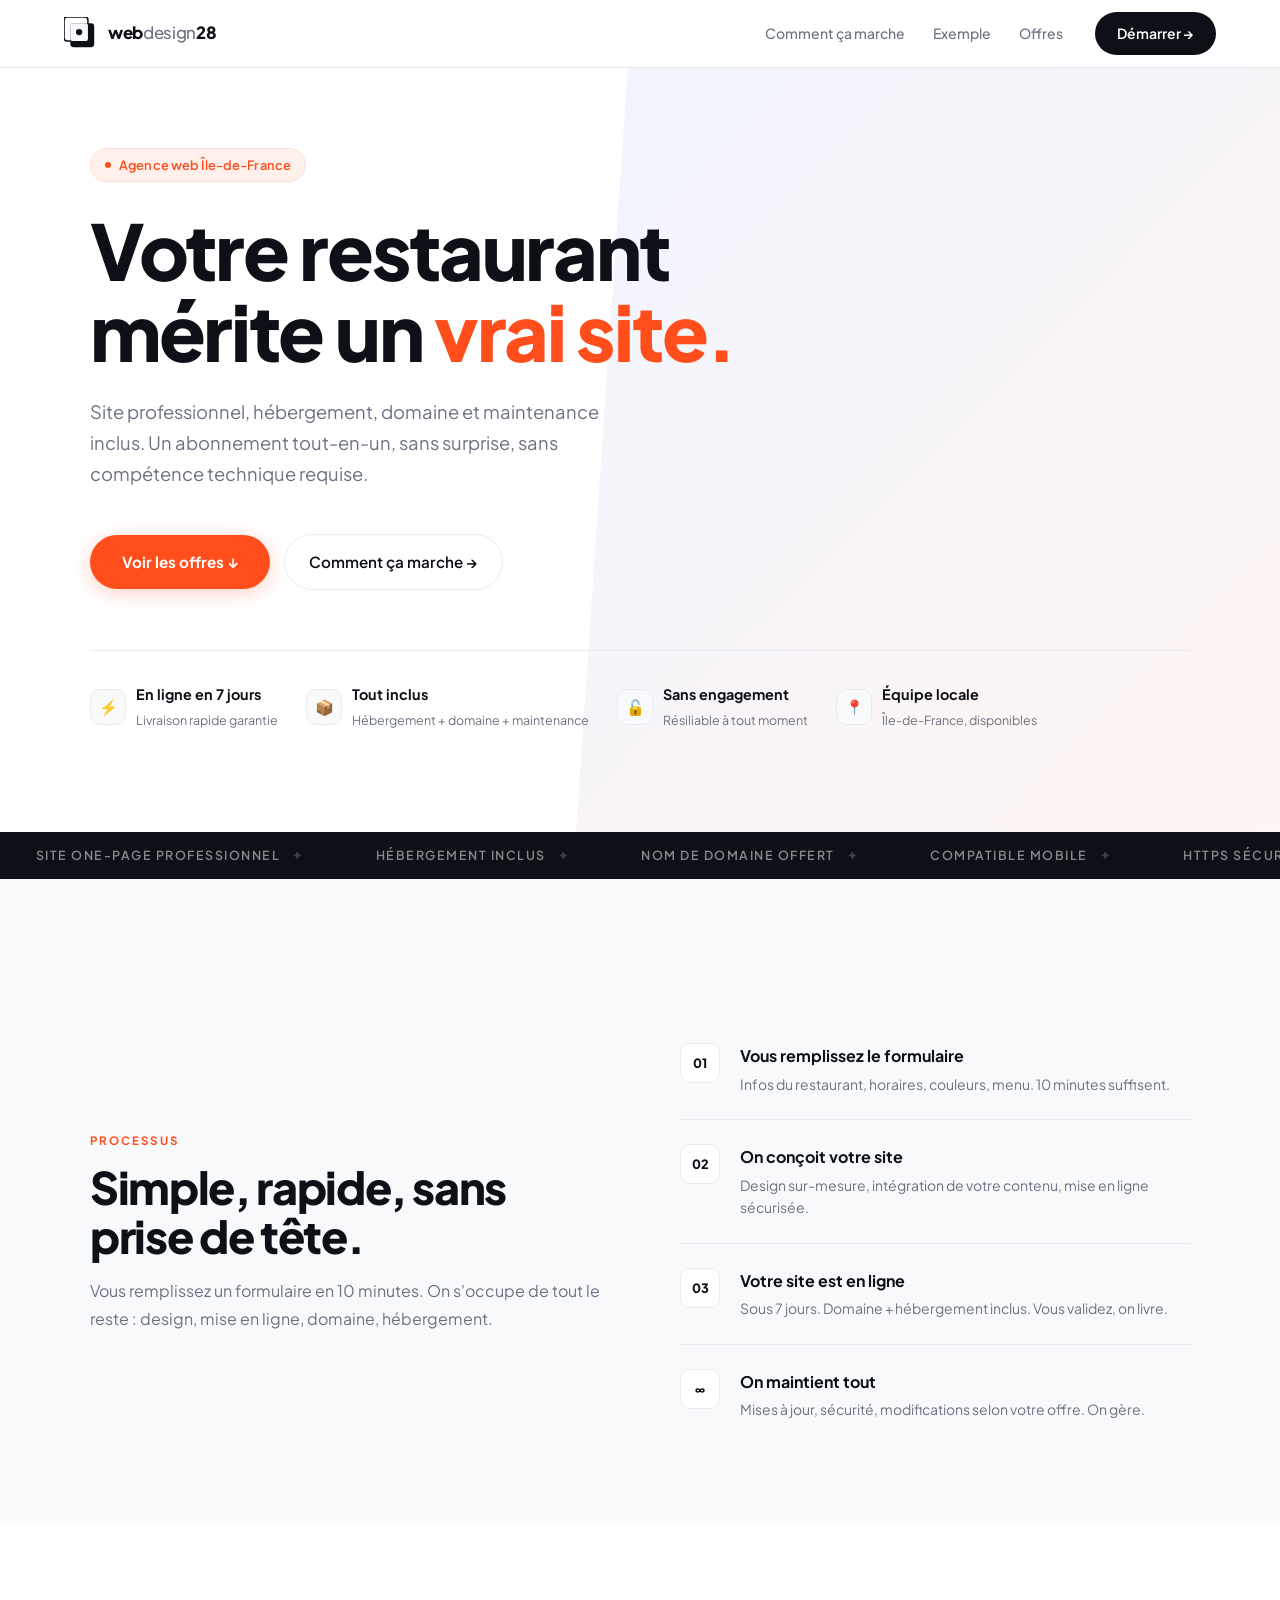
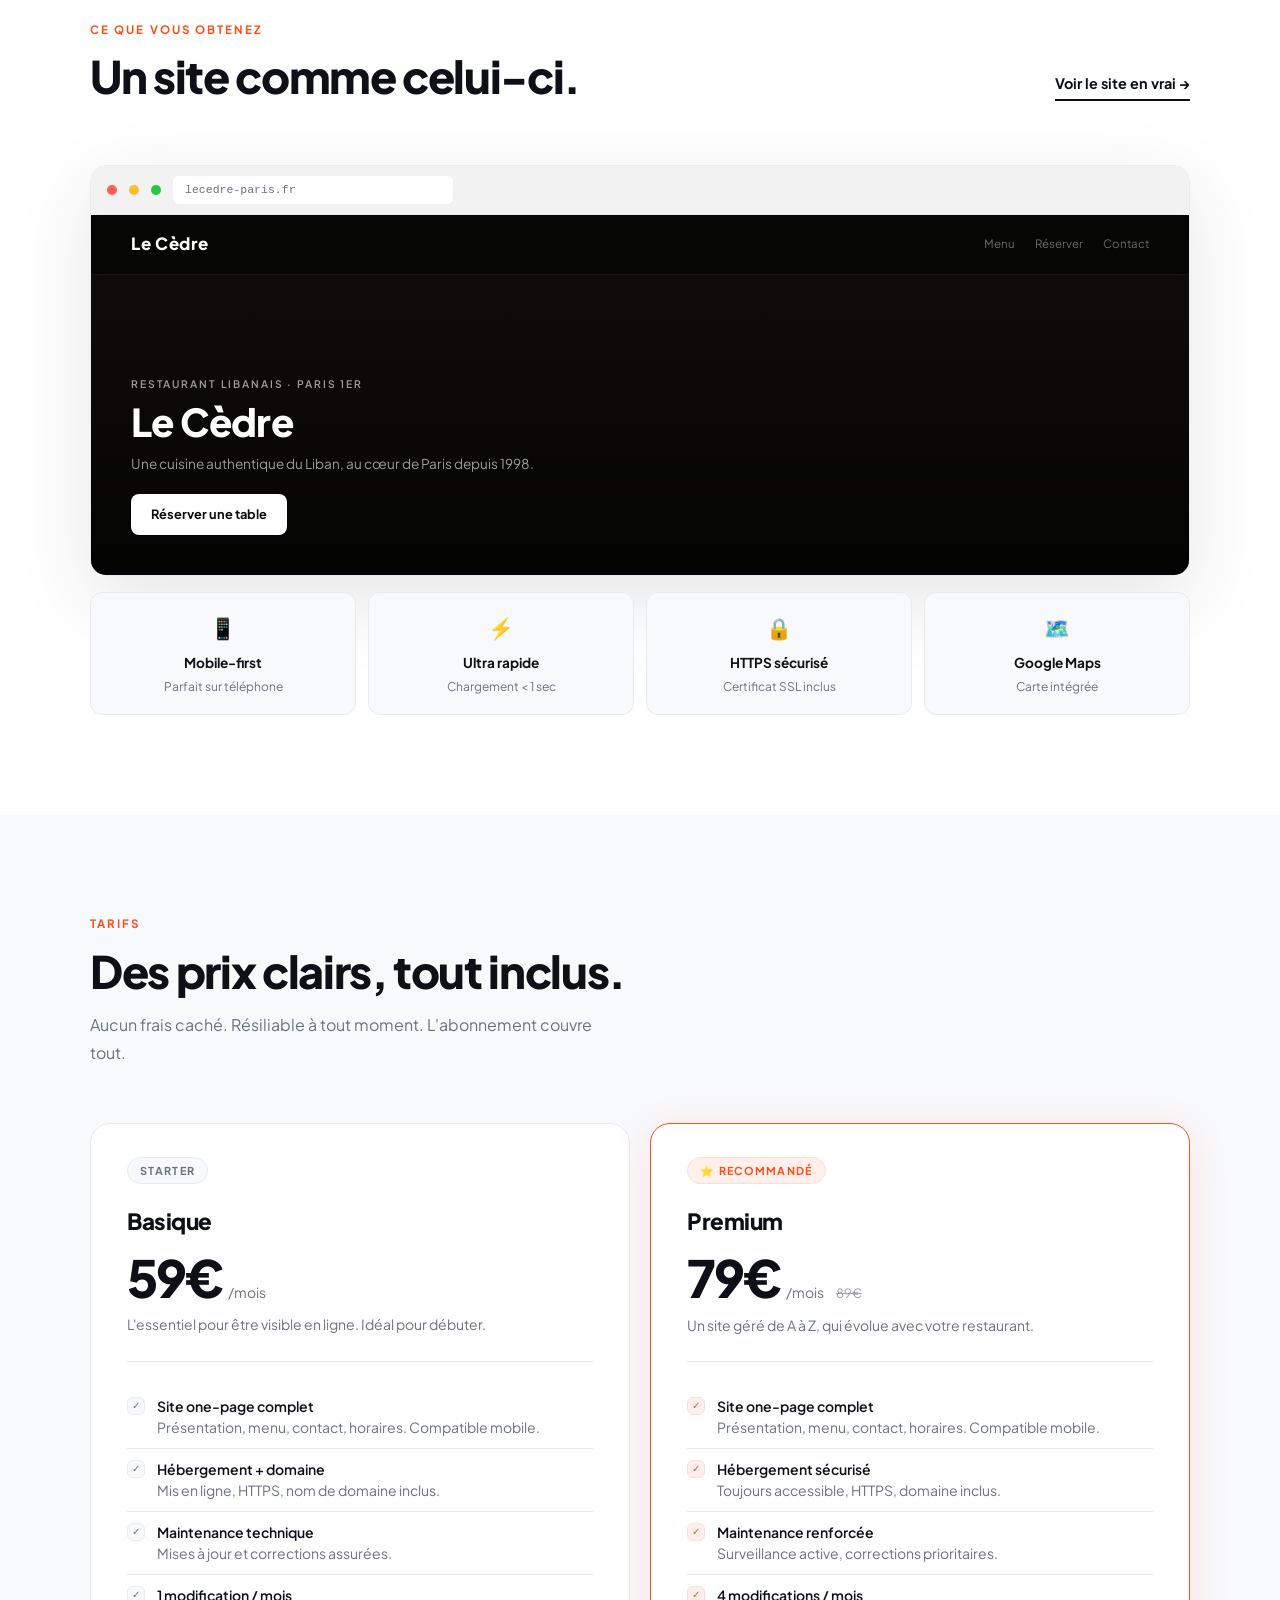
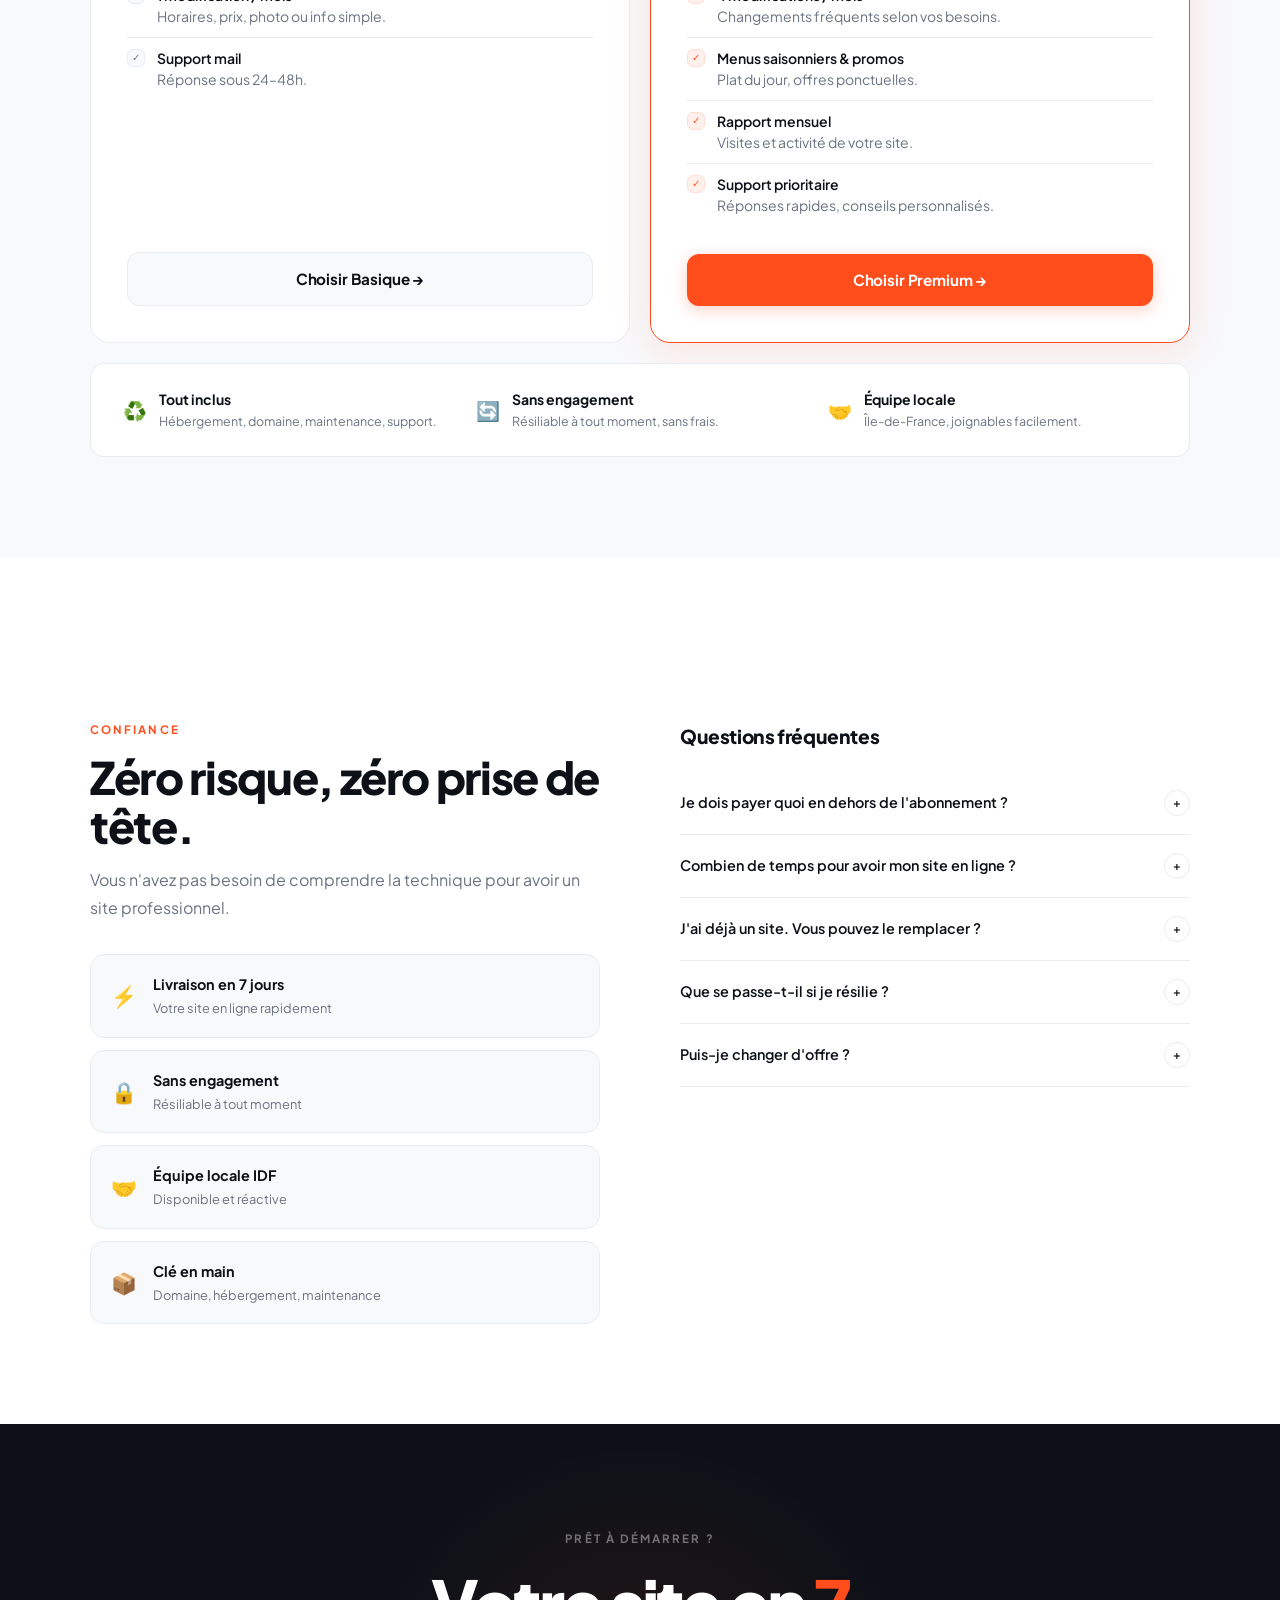
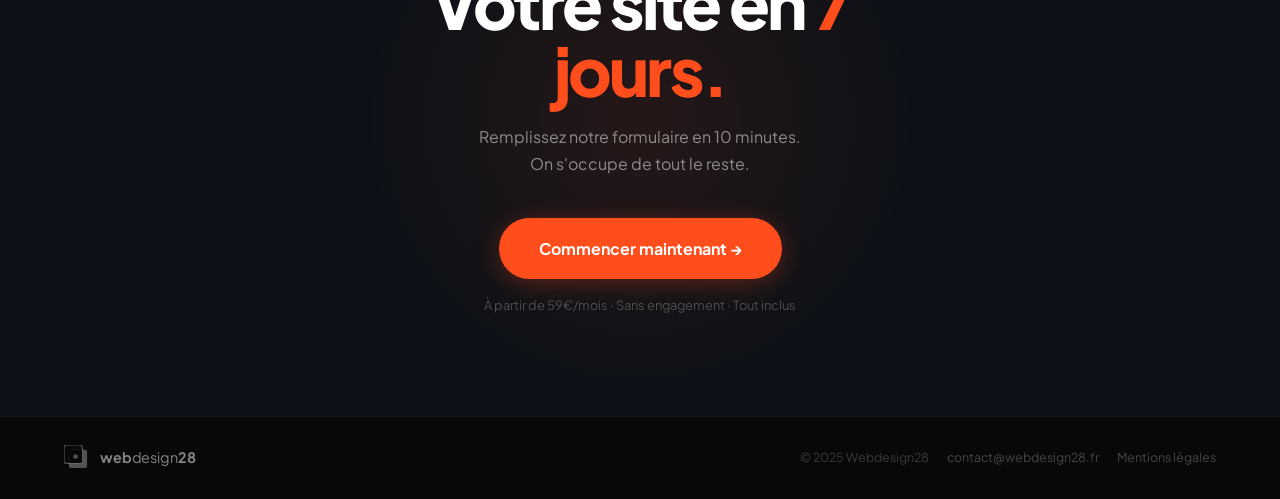
==== commit be03f1d7: "Add files via upload" ====
--- a/index.html
+++ b/index.html
@@ -3,709 +3,489 @@
 <head>
 <meta charset="UTF-8"/>
 <meta name="viewport" content="width=device-width, initial-scale=1.0"/>
-<title>Webdesign28 — Sites web pour restaurants</title>
-<link href="https://fonts.googleapis.com/css2?family=Syne:wght@400;500;600;700;800&family=DM+Sans:ital,wght@0,300;0,400;0,500;1,300&display=swap" rel="stylesheet"/>
+<title>Webdesign28 — Sites web pour restaurants en Île-de-France</title>
+<link href="https://fonts.googleapis.com/css2?family=Plus+Jakarta+Sans:wght@400;500;600;700;800&display=swap" rel="stylesheet"/>
 <style>
 *,*::before,*::after{box-sizing:border-box;margin:0;padding:0}
-
 :root{
-  --bg:#F5F2EC;
-  --dark:#0F0D0A;
+  --white:#FFFFFF;
+  --bg:#F8F9FB;
+  --border:#E8ECF0;
+  --text:#0D1117;
+  --muted:#6B7280;
+  --light:#9CA3AF;
+  --accent:#FF4D1C;
+  --blue:#1A2FFF;
   --surface:#FFFFFF;
-  --border:#E0DAD0;
-  --accent:#FF4D1C;
-  --accent2:#1C3FFF;
-  --text:#0F0D0A;
-  --muted:#8A7F72;
-  --cream:#FAF8F4;
-  --font-display:'Syne',sans-serif;
-  --font-body:'DM Sans',sans-serif;
-}
-
+  --font:'Plus Jakarta Sans',sans-serif;
+  --radius:14px;
+}
 html{scroll-behavior:smooth}
-body{font-family:var(--font-body);background:var(--bg);color:var(--text);overflow-x:hidden}
-
-/* ── NOISE TEXTURE ── */
-body::before{
-  content:'';position:fixed;inset:0;z-index:0;pointer-events:none;
-  background-image:url("data:image/svg+xml,%3Csvg viewBox='0 0 200 200' xmlns='http://www.w3.org/2000/svg'%3E%3Cfilter id='n'%3E%3CfeTurbulence type='fractalNoise' baseFrequency='0.75' numOctaves='4'/%3E%3C/filter%3E%3Crect width='100%25' height='100%25' filter='url(%23n)' opacity='0.035'/%3E%3C/svg%3E");
-  opacity:.5;
-}
+body{font-family:var(--font);background:var(--white);color:var(--text);line-height:1.6;overflow-x:hidden}
 
 /* ── NAV ── */
 nav{
-  position:fixed;top:0;left:0;right:0;z-index:100;
+  position:fixed;top:0;left:0;right:0;z-index:1000;
+  background:rgba(255,255,255,0.95);backdrop-filter:blur(16px);
+  border-bottom:1px solid var(--border);
+  padding:0 5vw;height:68px;
   display:flex;align-items:center;justify-content:space-between;
-  padding:20px 5vw;
-  background:rgba(245,242,236,0.88);
-  backdrop-filter:blur(12px);
-  border-bottom:1px solid var(--border);
-  transition:all .3s;
-}
-.nav-logo{
-  font-family:var(--font-display);
-  font-weight:800;font-size:1.25rem;
-  letter-spacing:-.02em;
-  color:var(--dark);
-  text-decoration:none;
-  display:flex;align-items:center;gap:10px;
-}
-.nav-logo-mark{
-  width:32px;height:32px;position:relative;display:flex;align-items:center;justify-content:center;
-}
-.nav-logo-mark::before{
-  content:'';position:absolute;inset:0;
-  border:2px solid var(--dark);border-radius:6px;
-  transform:rotate(6deg);
-}
-.nav-logo-mark::after{
-  content:'';position:absolute;inset:2px;
-  background:var(--dark);border-radius:4px;
-}
-.nav-logo-dot{
-  position:relative;z-index:1;
-  width:10px;height:10px;border-radius:50%;background:var(--bg);
-}
-.nav-links{display:flex;align-items:center;gap:32px}
-.nav-links a{
-  font-size:.875rem;font-weight:400;color:var(--muted);
-  text-decoration:none;letter-spacing:.01em;
-  transition:color .2s;
-}
+}
+.nav-logo{display:flex;align-items:center;gap:10px;text-decoration:none}
+.nav-mark{
+  width:34px;height:34px;position:relative;flex-shrink:0;
+}
+.nav-mark svg{display:block}
+.nav-name{font-size:1.05rem;font-weight:800;color:var(--text);letter-spacing:-.02em}
+.nav-name span{color:var(--muted);font-weight:500}
+.nav-right{display:flex;align-items:center;gap:32px}
+.nav-links{display:flex;align-items:center;gap:28px}
+.nav-links a{font-size:.875rem;font-weight:500;color:var(--muted);text-decoration:none;transition:color .15s}
 .nav-links a:hover{color:var(--text)}
-.nav-cta{
-  background:var(--dark);color:white!important;
-  padding:9px 20px;border-radius:100px;
-  font-weight:500!important;font-size:.85rem!important;
-  transition:background .2s,transform .15s!important;
-}
-.nav-cta:hover{background:var(--accent)!important;transform:translateY(-1px)!important}
+.nav-btn{
+  background:var(--text);color:white;border:none;
+  padding:10px 22px;border-radius:100px;
+  font-family:var(--font);font-size:.875rem;font-weight:600;
+  cursor:pointer;text-decoration:none;
+  transition:background .15s,transform .15s;display:inline-block;
+}
+.nav-btn:hover{background:var(--accent);transform:translateY(-1px)}
 
 /* ── HERO ── */
 .hero{
-  min-height:100vh;
-  display:flex;flex-direction:column;justify-content:flex-end;
-  padding:0 5vw 10vh;
+  padding:148px 5vw 100px;
+  background:var(--white);
   position:relative;overflow:hidden;
 }
-.hero-bg{
-  position:absolute;inset:0;
-  background:var(--dark);
-}
-.hero-grid{
-  position:absolute;inset:0;
-  background-image:
-    linear-gradient(rgba(255,255,255,.03) 1px, transparent 1px),
-    linear-gradient(90deg, rgba(255,255,255,.03) 1px, transparent 1px);
-  background-size:60px 60px;
-}
-.hero-glow{
-  position:absolute;
-  width:800px;height:800px;
-  border-radius:50%;
-  background:radial-gradient(circle, rgba(255,77,28,.15) 0%, transparent 70%);
-  top:-200px;right:-200px;
-  animation:pulse 8s ease-in-out infinite;
-}
-.hero-glow2{
-  position:absolute;
-  width:600px;height:600px;
-  border-radius:50%;
-  background:radial-gradient(circle, rgba(28,63,255,.12) 0%, transparent 70%);
-  bottom:-100px;left:10%;
-  animation:pulse 10s ease-in-out 3s infinite;
-}
-@keyframes pulse{0%,100%{opacity:1;transform:scale(1)}50%{opacity:.6;transform:scale(1.1)}}
-
-.hero-content{position:relative;z-index:1;max-width:1100px;}
-.hero-eyebrow{
-  font-family:var(--font-body);
-  font-size:.75rem;font-weight:400;
-  letter-spacing:.25em;text-transform:uppercase;
-  color:rgba(255,255,255,.4);
-  margin-bottom:28px;
-  display:flex;align-items:center;gap:12px;
-}
-.hero-eyebrow::before{content:'';display:block;width:32px;height:1px;background:rgba(255,255,255,.3)}
-
-.hero-title{
-  font-family:var(--font-display);
-  font-size:clamp(3.5rem,9vw,8rem);
-  font-weight:800;
-  line-height:.92;
-  letter-spacing:-.04em;
-  color:white;
-  margin-bottom:40px;
-}
-.hero-title .accent{color:var(--accent)}
-.hero-title .outline{
-  -webkit-text-stroke:1.5px rgba(255,255,255,.4);
-  color:transparent;
-}
-
-.hero-bottom{
-  display:flex;align-items:flex-end;justify-content:space-between;
-  gap:32px;flex-wrap:wrap;
-}
-.hero-desc{
-  font-size:1.05rem;font-weight:300;
-  color:rgba(255,255,255,.6);
-  line-height:1.7;max-width:480px;
-}
-.hero-actions{display:flex;gap:12px;flex-wrap:wrap}
-
-.btn-hero-primary{
+.hero::before{
+  content:'';position:absolute;
+  top:0;right:0;width:55%;height:100%;
+  background:linear-gradient(135deg,#F0F4FF 0%,#FFF5F2 100%);
+  clip-path:polygon(8% 0,100% 0,100% 100%,0% 100%);
+  z-index:0;
+}
+.hero-inner{max-width:1100px;margin:0 auto;position:relative;z-index:1}
+.hero-label{
+  display:inline-flex;align-items:center;gap:8px;
+  background:#FFF0EB;border:1px solid #FFDDD4;
+  color:var(--accent);font-size:.8rem;font-weight:600;
+  padding:6px 14px;border-radius:100px;margin-bottom:28px;
+  letter-spacing:.01em;
+}
+.hero-label::before{content:'';width:6px;height:6px;border-radius:50%;background:var(--accent)}
+h1{
+  font-size:clamp(2.8rem,6vw,5.2rem);
+  font-weight:800;line-height:1.05;letter-spacing:-.03em;
+  color:var(--text);margin-bottom:24px;max-width:720px;
+}
+h1 .hl{color:var(--accent)}
+.hero-sub{
+  font-size:1.15rem;color:var(--muted);font-weight:400;
+  line-height:1.7;max-width:540px;margin-bottom:44px;
+}
+.hero-actions{display:flex;align-items:center;gap:14px;flex-wrap:wrap;margin-bottom:60px}
+.btn-primary{
   background:var(--accent);color:white;
   padding:15px 32px;border-radius:100px;
-  font-family:var(--font-display);font-weight:700;font-size:.95rem;
-  text-decoration:none;letter-spacing:.01em;
-  transition:transform .2s,box-shadow .2s;
-  display:inline-flex;align-items:center;gap:8px;
-}
-.btn-hero-primary:hover{transform:translateY(-2px);box-shadow:0 12px 40px rgba(255,77,28,.35)}
-
-.btn-hero-secondary{
-  background:rgba(255,255,255,.08);
-  border:1px solid rgba(255,255,255,.15);
-  color:rgba(255,255,255,.8);
-  padding:15px 32px;border-radius:100px;
-  font-family:var(--font-display);font-weight:600;font-size:.95rem;
-  text-decoration:none;
-  transition:background .2s,border-color .2s;
-  display:inline-flex;align-items:center;gap:8px;
-}
-.btn-hero-secondary:hover{background:rgba(255,255,255,.14);border-color:rgba(255,255,255,.3)}
-
-.hero-stats{
-  display:flex;gap:40px;padding-top:20px;
-}
-.stat{text-align:right}
-.stat-num{
-  font-family:var(--font-display);
-  font-size:2rem;font-weight:800;
-  color:white;line-height:1;
-}
-.stat-label{font-size:.72rem;color:rgba(255,255,255,.4);margin-top:4px;letter-spacing:.05em;text-transform:uppercase}
-
-/* ── SCROLL TICKER ── */
+  font-family:var(--font);font-size:.95rem;font-weight:700;
+  text-decoration:none;display:inline-flex;align-items:center;gap:8px;
+  transition:transform .15s,box-shadow .15s;
+  box-shadow:0 4px 20px rgba(255,77,28,.25);
+}
+.btn-primary:hover{transform:translateY(-2px);box-shadow:0 8px 32px rgba(255,77,28,.35)}
+.btn-secondary{
+  color:var(--text);font-size:.95rem;font-weight:600;
+  text-decoration:none;display:inline-flex;align-items:center;gap:6px;
+  padding:15px 24px;border-radius:100px;border:1.5px solid var(--border);
+  transition:border-color .15s,background .15s;
+}
+.btn-secondary:hover{border-color:var(--text);background:var(--bg)}
+.hero-proof{
+  display:flex;align-items:center;gap:28px;flex-wrap:wrap;
+  padding-top:32px;border-top:1px solid var(--border);
+}
+.proof-item{display:flex;align-items:center;gap:10px}
+.proof-icon{width:36px;height:36px;border-radius:10px;background:var(--bg);border:1px solid var(--border);display:flex;align-items:center;justify-content:center;font-size:.95rem;flex-shrink:0}
+.proof-text strong{display:block;font-size:.9rem;font-weight:700;color:var(--text)}
+.proof-text span{font-size:.78rem;color:var(--muted)}
+
+/* ── TICKER ── */
 .ticker{
-  background:var(--accent);color:white;
-  padding:14px 0;
-  overflow:hidden;position:relative;z-index:1;
-}
-.ticker-inner{
-  display:flex;gap:0;
-  animation:ticker 20s linear infinite;
-  white-space:nowrap;
-}
+  background:var(--text);overflow:hidden;padding:14px 0;
+}
+.ticker-track{display:flex;animation:slide 25s linear infinite;white-space:nowrap}
 .ticker-item{
-  font-family:var(--font-display);
-  font-size:.8rem;font-weight:700;letter-spacing:.12em;text-transform:uppercase;
-  padding:0 40px;
-  display:flex;align-items:center;gap:16px;
-}
-.ticker-item::after{content:'✦';opacity:.5}
-@keyframes ticker{from{transform:translateX(0)}to{transform:translateX(-50%)}}
-
-/* ── SECTION COMMONS ── */
-section{position:relative;z-index:1}
-.section-inner{max-width:1100px;margin:0 auto;padding:0 5vw}
-
-.section-label{
-  font-size:.72rem;font-weight:500;
-  letter-spacing:.22em;text-transform:uppercase;
-  color:var(--muted);
-  margin-bottom:16px;
-  display:flex;align-items:center;gap:10px;
-}
-.section-label::before{content:'';display:block;width:20px;height:1px;background:var(--muted)}
-
-/* ── HOW IT WORKS ── */
-.how{padding:120px 0}
-.how-grid{
-  display:grid;
-  grid-template-columns:1fr 1fr;
-  gap:80px;
-  align-items:center;
-  margin-top:60px;
-}
-.how-title{
-  font-family:var(--font-display);
-  font-size:clamp(2.2rem,4vw,3.5rem);
-  font-weight:800;line-height:1;
-  letter-spacing:-.03em;
-  margin-bottom:24px;
-}
-.how-desc{font-size:1rem;color:var(--muted);line-height:1.8;max-width:420px}
-
+  font-size:.78rem;font-weight:600;letter-spacing:.12em;text-transform:uppercase;
+  color:rgba(255,255,255,.5);padding:0 36px;flex-shrink:0;
+  display:flex;align-items:center;gap:12px;
+}
+.ticker-item span{color:rgba(255,255,255,.2)}
+@keyframes slide{from{transform:translateX(0)}to{transform:translateX(-50%)}}
+
+/* ── SECTION BASE ── */
+.section{padding:100px 5vw}
+.section-inner{max-width:1100px;margin:0 auto}
+.section-tag{
+  font-size:.72rem;font-weight:700;letter-spacing:.18em;text-transform:uppercase;
+  color:var(--accent);margin-bottom:12px;display:block;
+}
+.section-title{font-size:clamp(1.9rem,3.5vw,2.8rem);font-weight:800;line-height:1.1;letter-spacing:-.03em;margin-bottom:16px}
+.section-desc{font-size:1rem;color:var(--muted);line-height:1.75;max-width:520px}
+
+/* ── HOW ── */
+.how{background:var(--bg)}
+.how-grid{display:grid;grid-template-columns:1fr 1fr;gap:80px;align-items:center;margin-top:64px}
 .steps{display:flex;flex-direction:column;gap:0}
 .step{
-  display:flex;gap:20px;
-  padding:24px 0;
+  display:flex;gap:20px;padding:24px 0;
   border-bottom:1px solid var(--border);
-  transition:all .3s;
-}
-.step:last-child{border-bottom:none}
-.step:hover .step-icon{background:var(--accent);color:white;border-color:var(--accent)}
-.step-icon{
-  width:44px;height:44px;border-radius:12px;
-  background:var(--cream);border:1px solid var(--border);
+  transition:background .15s;
+}
+.step:first-child{padding-top:0}
+.step:last-child{border-bottom:none;padding-bottom:0}
+.step-num{
+  width:40px;height:40px;border-radius:10px;
+  background:var(--white);border:1.5px solid var(--border);
   display:flex;align-items:center;justify-content:center;
-  font-size:1.1rem;flex-shrink:0;
-  transition:all .3s;
-}
-.step-num{
-  font-family:var(--font-display);font-size:.65rem;font-weight:800;
-  color:var(--muted);letter-spacing:.15em;text-transform:uppercase;
-  margin-bottom:4px;
-}
-.step-title{font-family:var(--font-display);font-size:1.05rem;font-weight:700;margin-bottom:4px}
+  font-size:.8rem;font-weight:800;color:var(--text);
+  flex-shrink:0;transition:all .2s;
+}
+.step:hover .step-num{background:var(--accent);border-color:var(--accent);color:white}
+.step-content{}
+.step-title{font-size:1rem;font-weight:700;margin-bottom:4px}
 .step-desc{font-size:.875rem;color:var(--muted);line-height:1.6}
 
-/* ── EXEMPLE SITE ── */
-.example{padding:0 0 120px}
-.example-label{margin-bottom:20px}
-.example-header{
-  display:flex;justify-content:space-between;align-items:flex-end;
-  margin-bottom:48px;gap:24px;flex-wrap:wrap;
-}
-.example-title{
-  font-family:var(--font-display);
-  font-size:clamp(2rem,4vw,3rem);
-  font-weight:800;line-height:1;letter-spacing:-.03em;
-}
-
-.mockup-frame{
-  border-radius:20px;
-  overflow:hidden;
-  border:1px solid var(--border);
-  box-shadow:0 40px 100px rgba(0,0,0,.12);
-  background:var(--dark);
-}
-.mockup-bar{
-  background:#1a1a1a;
-  padding:12px 20px;
-  display:flex;align-items:center;gap:10px;
-  border-bottom:1px solid rgba(255,255,255,.06);
-}
-.mockup-dot{width:10px;height:10px;border-radius:50%}
-.mockup-url{
-  flex:1;background:rgba(255,255,255,.06);border-radius:6px;
-  padding:5px 12px;font-size:.72rem;color:rgba(255,255,255,.3);
-  font-family:monospace;margin:0 auto;max-width:300px;
-}
-
-.mockup-site{
-  background:var(--dark);
-  min-height:420px;
-  position:relative;overflow:hidden;
-}
-/* Mini hero du site démo */
-.demo-hero{
-  background:#0D0C0A;
-  padding:48px;
-  position:relative;
-  overflow:hidden;
-  min-height:300px;
-  display:flex;flex-direction:column;justify-content:flex-end;
-}
-.demo-hero::before{
-  content:'';position:absolute;inset:0;
-  background:linear-gradient(135deg,rgba(200,169,110,.08),transparent 60%);
-}
-.demo-hero-bg{
-  position:absolute;inset:0;
-  background:url('https://images.unsplash.com/photo-1517248135467-4c7edcad34c4?w=1200&q=80') center/cover no-repeat;
-  opacity:.25;
-}
-.demo-hero-content{position:relative;z-index:1}
-.demo-badge{
-  display:inline-block;
-  font-family:var(--font-body);font-size:.65rem;font-weight:500;
-  letter-spacing:.2em;text-transform:uppercase;
-  color:rgba(200,169,110,.9);
-  margin-bottom:16px;
-}
-.demo-title{
-  font-family:'Syne',sans-serif;
-  font-size:2.8rem;font-weight:800;color:white;
-  line-height:.95;letter-spacing:-.02em;
-  margin-bottom:16px;
-}
-.demo-sub{font-size:.85rem;color:rgba(255,255,255,.5);font-weight:300;margin-bottom:24px}
-.demo-btn{
-  display:inline-block;padding:10px 22px;
-  background:rgba(200,169,110,.15);border:1px solid rgba(200,169,110,.3);
-  color:rgba(200,169,110,.9);border-radius:6px;
-  font-size:.8rem;font-weight:500;letter-spacing:.04em;
-  text-decoration:none;
-}
-.demo-nav{
-  position:absolute;top:0;left:0;right:0;
-  padding:18px 48px;
+/* ── MOCKUP ── */
+.example{background:var(--white)}
+.example-wrap{margin-top:48px}
+.browser{
+  border-radius:16px;overflow:hidden;
+  border:1.5px solid var(--border);
+  box-shadow:0 24px 80px rgba(0,0,0,.1);
+}
+.browser-bar{
+  background:#F2F2F2;padding:10px 16px;
+  display:flex;align-items:center;gap:12px;
+  border-bottom:1px solid var(--border);
+}
+.b-dot{width:10px;height:10px;border-radius:50%}
+.b-url{
+  flex:1;background:white;border-radius:6px;
+  padding:5px 12px;font-size:.72rem;color:var(--muted);
+  font-family:monospace;max-width:280px;
+}
+.browser-content{
+  background:#0D0C0A;min-height:360px;
+  position:relative;overflow:hidden;display:flex;flex-direction:column;
+}
+.demo-topbar{
+  padding:16px 40px;display:flex;align-items:center;justify-content:space-between;
+  background:rgba(0,0,0,.5);backdrop-filter:blur(8px);
+  border-bottom:1px solid rgba(255,255,255,.06);position:relative;z-index:2;
+}
+.demo-logo-txt{font-size:1.05rem;font-weight:800;color:white;letter-spacing:.04em}
+.demo-nav-links{display:flex;gap:20px}
+.demo-nav-links a{font-size:.72rem;color:rgba(255,255,255,.4);text-decoration:none}
+.demo-body{
+  flex:1;position:relative;overflow:hidden;
+  background:url('https://images.unsplash.com/photo-1414235077428-338989a2e8c0?w=1200&q=80') center/cover;
+  display:flex;flex-direction:column;justify-content:flex-end;padding:40px;
+}
+.demo-body::before{content:'';position:absolute;inset:0;background:linear-gradient(to top,rgba(0,0,0,.75) 0%,rgba(0,0,0,.2) 60%,transparent 100%)}
+.demo-body-content{position:relative;z-index:1}
+.demo-tag{font-size:.65rem;font-weight:600;letter-spacing:.18em;text-transform:uppercase;color:rgba(255,255,255,.6);margin-bottom:12px}
+.demo-h{font-size:2.4rem;font-weight:800;color:white;line-height:.95;letter-spacing:-.02em;margin-bottom:12px}
+.demo-p{font-size:.85rem;color:rgba(255,255,255,.6);margin-bottom:20px}
+.demo-cta-btn{display:inline-block;padding:10px 20px;background:white;color:#0D0C0A;border-radius:8px;font-size:.8rem;font-weight:700;text-decoration:none}
+
+.example-badges{
+  display:grid;grid-template-columns:repeat(4,1fr);gap:12px;margin-top:16px;
+}
+.e-badge{
+  background:var(--bg);border:1.5px solid var(--border);border-radius:12px;
+  padding:18px;text-align:center;transition:border-color .2s,transform .2s;
+}
+.e-badge:hover{border-color:var(--accent);transform:translateY(-2px)}
+.e-badge-icon{font-size:1.3rem;margin-bottom:8px}
+.e-badge-title{font-size:.85rem;font-weight:700}
+.e-badge-sub{font-size:.75rem;color:var(--muted);margin-top:3px}
+
+/* ── PRICING ── */
+.pricing{background:var(--bg)}
+.pricing-grid{
+  display:grid;grid-template-columns:1fr 1fr;gap:20px;margin-top:56px;
+}
+.plan{
+  background:var(--white);border:1.5px solid var(--border);
+  border-radius:20px;overflow:hidden;
+  display:flex;flex-direction:column;
+  transition:border-color .2s,transform .2s,box-shadow .2s;
+}
+.plan:hover{border-color:#C8D0E0;transform:translateY(-4px);box-shadow:0 20px 60px rgba(0,0,0,.08)}
+.plan--featured{border-color:var(--accent);box-shadow:0 8px 40px rgba(255,77,28,.12)}
+.plan--featured:hover{border-color:var(--accent);box-shadow:0 20px 60px rgba(255,77,28,.18)}
+.plan-head{padding:32px 36px 24px}
+.plan-badge{
+  display:inline-block;font-size:.68rem;font-weight:700;
+  letter-spacing:.12em;text-transform:uppercase;
+  padding:4px 12px;border-radius:100px;margin-bottom:20px;
+}
+.plan--basic .plan-badge{background:var(--bg);color:var(--muted);border:1px solid var(--border)}
+.plan--featured .plan-badge{background:#FFF0EB;color:var(--accent);border:1px solid #FFDDD4}
+.plan-name{font-size:1.4rem;font-weight:800;letter-spacing:-.02em;margin-bottom:12px}
+.plan-price-row{display:flex;align-items:baseline;gap:6px}
+.plan-price{font-size:3.2rem;font-weight:800;letter-spacing:-.04em;line-height:1}
+.plan-per{font-size:.875rem;color:var(--muted);font-weight:400}
+.plan-old{font-size:.8rem;color:var(--light);text-decoration:line-through;margin-left:6px}
+.plan-desc{font-size:.875rem;color:var(--muted);line-height:1.65;margin-top:10px}
+.plan-sep{height:1px;background:var(--border);margin:0 36px}
+.plan-body{padding:24px 36px 36px;flex:1;display:flex;flex-direction:column}
+.plan-feats{list-style:none;flex:1;margin-bottom:28px}
+.plan-feats li{
+  display:flex;align-items:flex-start;gap:12px;
+  padding:10px 0;border-bottom:1px solid var(--border);
+  font-size:.875rem;color:var(--muted);line-height:1.5;
+}
+.plan-feats li:last-child{border-bottom:none}
+.plan-feats strong{display:block;font-weight:600;color:var(--text);font-size:.875rem}
+.feat-check{
+  width:18px;height:18px;border-radius:6px;flex-shrink:0;margin-top:1px;
+  background:var(--bg);border:1px solid var(--border);
+  display:flex;align-items:center;justify-content:center;font-size:.6rem;color:var(--muted);
+}
+.plan--featured .feat-check{background:#FFF0EB;border-color:#FFDDD4;color:var(--accent)}
+.plan-btn{
+  display:block;text-align:center;padding:14px;border-radius:12px;
+  font-family:var(--font);font-size:.95rem;font-weight:700;
+  text-decoration:none;transition:all .2s;letter-spacing:-.01em;
+}
+.plan--basic .plan-btn{background:var(--bg);color:var(--text);border:1.5px solid var(--border)}
+.plan--basic .plan-btn:hover{background:var(--text);color:white;border-color:var(--text)}
+.plan--featured .plan-btn{background:var(--accent);color:white;box-shadow:0 4px 16px rgba(255,77,28,.25)}
+.plan--featured .plan-btn:hover{background:#E03D10;box-shadow:0 8px 24px rgba(255,77,28,.35)}
+
+.pricing-note{
+  margin-top:20px;background:var(--white);border:1.5px solid var(--border);
+  border-radius:14px;padding:24px 32px;
+  display:grid;grid-template-columns:1fr 1fr 1fr;gap:24px;
+}
+.pnote-item{display:flex;align-items:center;gap:12px}
+.pnote-icon{font-size:1.2rem;flex-shrink:0}
+.pnote-title{font-size:.875rem;font-weight:700}
+.pnote-sub{font-size:.78rem;color:var(--muted);margin-top:2px}
+
+/* ── GARANTIES ── */
+.guarantee{background:var(--white)}
+.guarantee-grid{display:grid;grid-template-columns:1fr 1fr;gap:80px;align-items:start;margin-top:64px}
+.badges{display:flex;flex-direction:column;gap:12px}
+.g-badge{
+  display:flex;align-items:center;gap:16px;
+  padding:18px 20px;background:var(--bg);
+  border:1.5px solid var(--border);border-radius:14px;
+  transition:border-color .2s,transform .2s;
+}
+.g-badge:hover{border-color:var(--accent);transform:translateX(4px)}
+.g-badge-ico{font-size:1.3rem;flex-shrink:0}
+.g-badge-title{font-size:.9rem;font-weight:700}
+.g-badge-sub{font-size:.8rem;color:var(--muted);margin-top:2px}
+.faq-list{display:flex;flex-direction:column}
+.faq-hd{font-size:1.2rem;font-weight:800;margin-bottom:20px;letter-spacing:-.02em}
+.faq-item{border-bottom:1px solid var(--border)}
+.faq-q{
   display:flex;align-items:center;justify-content:space-between;
-  background:rgba(13,12,10,.8);
-  backdrop-filter:blur(8px);
-  border-bottom:1px solid rgba(200,169,110,.1);
-  z-index:2;
-}
-.demo-logo{font-family:'Syne',sans-serif;font-size:1.1rem;font-weight:700;color:white;letter-spacing:.04em}
-.demo-nav-links{display:flex;gap:24px}
-.demo-nav-links span{font-size:.72rem;color:rgba(255,255,255,.4);letter-spacing:.06em;cursor:pointer}
-
-/* ── OFFRES ── */
-.pricing{
-  padding:120px 0;
-  background:var(--dark);
-  position:relative;overflow:hidden;
-}
-.pricing::before{
-  content:'';position:absolute;top:-200px;right:-200px;
-  width:600px;height:600px;border-radius:50%;
-  background:radial-gradient(circle,rgba(255,77,28,.08),transparent 70%);
-}
-.pricing-header{margin-bottom:64px}
-.pricing-title{
-  font-family:var(--font-display);
-  font-size:clamp(2.5rem,5vw,4rem);
-  font-weight:800;color:white;
-  line-height:1;letter-spacing:-.03em;
-  margin-bottom:16px;
-}
-.pricing-title .accent{color:var(--accent)}
-.pricing-desc{font-size:1rem;color:rgba(255,255,255,.45);font-weight:300;line-height:1.7;max-width:480px}
-.pricing .section-label{color:rgba(255,255,255,.3)}
-.pricing .section-label::before{background:rgba(255,255,255,.3)}
-
-.pricing-grid{display:grid;grid-template-columns:1fr 1fr;gap:20px}
-
-.plan{
-  background:rgba(255,255,255,.04);
-  border:1px solid rgba(255,255,255,.08);
-  border-radius:20px;overflow:hidden;
-  position:relative;
-  transition:border-color .3s,transform .3s;
-}
-.plan:hover{border-color:rgba(255,255,255,.15);transform:translateY(-4px)}
-.plan--featured{
-  background:rgba(255,77,28,.06);
-  border-color:rgba(255,77,28,.2);
-}
-.plan--featured:hover{border-color:rgba(255,77,28,.4)}
-.plan-glow{
-  position:absolute;top:-80px;right:-80px;
-  width:240px;height:240px;border-radius:50%;
-  background:radial-gradient(circle,rgba(255,77,28,.12),transparent 70%);
-}
-
-.plan-top{padding:36px 40px 28px;position:relative;z-index:1}
-.plan-badge{
-  display:inline-block;
-  font-size:.65rem;font-weight:600;letter-spacing:.15em;text-transform:uppercase;
-  padding:4px 10px;border-radius:4px;
-  margin-bottom:24px;
-}
-.plan--basic .plan-badge{background:rgba(255,255,255,.08);color:rgba(255,255,255,.5);border:1px solid rgba(255,255,255,.1)}
-.plan--featured .plan-badge{background:rgba(255,77,28,.15);color:var(--accent);border:1px solid rgba(255,77,28,.25)}
-
-.plan-name{
-  font-family:var(--font-display);font-size:1.6rem;font-weight:800;
-  color:white;margin-bottom:16px;letter-spacing:-.02em;
-}
-.plan-price{font-family:var(--font-display);font-size:3.5rem;font-weight:800;color:white;line-height:1;letter-spacing:-.04em}
-.plan-price-row{display:flex;align-items:baseline;gap:8px;margin-bottom:8px}
-.plan-per{font-size:.9rem;color:rgba(255,255,255,.35);font-weight:300}
-.plan-old{font-size:.85rem;color:rgba(255,255,255,.2);text-decoration:line-through;margin-left:4px}
-.plan-desc{font-size:.875rem;color:rgba(255,255,255,.45);line-height:1.6;margin-top:10px}
-
-.plan-sep{height:1px;background:rgba(255,255,255,.07);margin:0 40px}
-
-.plan-body{padding:28px 40px 40px;position:relative;z-index:1;display:flex;flex-direction:column}
-.plan-features{list-style:none;flex:1}
-.plan-features li{
-  display:flex;gap:12px;padding:11px 0;
-  border-bottom:1px solid rgba(255,255,255,.05);
-  font-size:.85rem;color:rgba(255,255,255,.5);line-height:1.5;
-}
-.plan-features li:last-child{border-bottom:none}
-.plan-features strong{display:block;font-weight:600;color:rgba(255,255,255,.85);font-size:.86rem;margin-bottom:1px}
-.plan-feat-icon{flex-shrink:0;width:18px;color:rgba(255,255,255,.25);font-size:.75rem;margin-top:3px}
-.plan--featured .plan-feat-icon{color:var(--accent)}
-
-.plan-cta{
-  display:block;text-align:center;margin-top:28px;
-  padding:14px;border-radius:12px;
-  font-family:var(--font-display);font-weight:700;font-size:.95rem;
-  text-decoration:none;letter-spacing:.01em;
-  transition:all .2s;
-}
-.plan--basic .plan-cta{
-  background:rgba(255,255,255,.06);color:rgba(255,255,255,.75);
-  border:1px solid rgba(255,255,255,.1);
-}
-.plan--basic .plan-cta:hover{background:rgba(255,255,255,.12);color:white}
-.plan--featured .plan-cta{
-  background:var(--accent);color:white;
-}
-.plan--featured .plan-cta:hover{background:#e03d10;box-shadow:0 8px 30px rgba(255,77,28,.3)}
-
-/* ── FAQ / GUARANTEE ── */
-.guarantee{
-  padding:120px 0;
-  background:var(--cream);
-}
-.guarantee-grid{
-  display:grid;grid-template-columns:1fr 1fr;gap:60px;
-  align-items:start;margin-top:60px;
-}
-.guarantee-title{
-  font-family:var(--font-display);
-  font-size:clamp(2rem,4vw,3rem);
-  font-weight:800;line-height:1.05;
-  letter-spacing:-.03em;margin-bottom:20px;
-}
-.guarantee-title .accent{color:var(--accent)}
-.guarantee-desc{font-size:1rem;color:var(--muted);line-height:1.8;margin-bottom:32px}
-
-.guarantee-badges{display:flex;flex-direction:column;gap:12px}
-.g-badge{
-  display:flex;align-items:center;gap:14px;
-  padding:16px 20px;
-  background:white;border:1px solid var(--border);
-  border-radius:12px;
-  transition:border-color .2s,transform .2s;
-}
-.g-badge:hover{border-color:var(--accent);transform:translateX(4px)}
-.g-badge-icon{font-size:1.3rem;flex-shrink:0}
-.g-badge-text{font-size:.875rem;font-weight:500;color:var(--text)}
-.g-badge-sub{font-size:.8rem;color:var(--muted);margin-top:2px}
-
-.faq{display:flex;flex-direction:column;gap:0}
-.faq-item{border-bottom:1px solid var(--border);overflow:hidden}
-.faq-question{
-  display:flex;align-items:center;justify-content:space-between;
-  padding:20px 0;cursor:pointer;gap:16px;
-  font-family:var(--font-display);font-size:1rem;font-weight:700;
-  transition:color .2s;
-}
-.faq-question:hover{color:var(--accent)}
-.faq-icon{
-  width:28px;height:28px;border-radius:50%;
-  background:var(--bg);border:1px solid var(--border);
+  padding:18px 0;cursor:pointer;gap:16px;
+  font-size:.9rem;font-weight:600;transition:color .15s;
+}
+.faq-q:hover{color:var(--accent)}
+.faq-ico{
+  width:26px;height:26px;border-radius:50%;border:1.5px solid var(--border);
   display:flex;align-items:center;justify-content:center;
-  flex-shrink:0;font-size:.8rem;
-  transition:all .3s;
-}
-.faq-item.open .faq-icon{background:var(--accent);border-color:var(--accent);color:white;transform:rotate(45deg)}
-.faq-answer{max-height:0;overflow:hidden;transition:max-height .4s ease;font-size:.9rem;color:var(--muted);line-height:1.7}
-.faq-item.open .faq-answer{max-height:200px;padding-bottom:20px}
+  font-size:.75rem;flex-shrink:0;transition:all .25s;
+}
+.faq-item.open .faq-ico{background:var(--accent);border-color:var(--accent);color:white;transform:rotate(45deg)}
+.faq-a{max-height:0;overflow:hidden;transition:max-height .35s ease;font-size:.875rem;color:var(--muted);line-height:1.7}
+.faq-item.open .faq-a{max-height:160px;padding-bottom:18px}
 
 /* ── CTA FINAL ── */
 .cta-section{
-  padding:140px 5vw;
-  background:var(--dark);
+  background:var(--text);padding:100px 5vw;text-align:center;
   position:relative;overflow:hidden;
-  text-align:center;
 }
 .cta-section::before{
-  content:'';position:absolute;
-  top:50%;left:50%;transform:translate(-50%,-50%);
-  width:900px;height:900px;border-radius:50%;
-  background:radial-gradient(circle,rgba(255,77,28,.08) 0%,transparent 60%);
-}
-.cta-grid-overlay{
-  position:absolute;inset:0;
-  background-image:linear-gradient(rgba(255,255,255,.02) 1px,transparent 1px),linear-gradient(90deg,rgba(255,255,255,.02) 1px,transparent 1px);
-  background-size:60px 60px;
-}
-.cta-content{position:relative;z-index:1;max-width:700px;margin:0 auto}
-.cta-label{
-  font-size:.72rem;letter-spacing:.25em;text-transform:uppercase;
-  color:rgba(255,255,255,.35);
-  display:flex;align-items:center;justify-content:center;gap:10px;
-  margin-bottom:24px;
-}
-.cta-label::before,.cta-label::after{content:'';display:block;width:30px;height:1px;background:rgba(255,255,255,.2)}
+  content:'';position:absolute;top:50%;left:50%;
+  transform:translate(-50%,-50%);
+  width:600px;height:600px;border-radius:50%;
+  background:radial-gradient(circle,rgba(255,77,28,.1) 0%,transparent 65%);
+}
+.cta-inner{position:relative;z-index:1;max-width:600px;margin:0 auto}
+.cta-tag{
+  display:inline-block;font-size:.72rem;font-weight:700;
+  letter-spacing:.18em;text-transform:uppercase;
+  color:rgba(255,255,255,.4);margin-bottom:20px;
+}
 .cta-title{
-  font-family:var(--font-display);
-  font-size:clamp(2.8rem,7vw,5.5rem);
-  font-weight:800;color:white;
-  line-height:.92;letter-spacing:-.04em;
-  margin-bottom:28px;
-}
-.cta-title .accent{color:var(--accent)}
-.cta-sub{font-size:1.05rem;color:rgba(255,255,255,.45);font-weight:300;line-height:1.7;margin-bottom:48px}
+  font-size:clamp(2.4rem,6vw,4.2rem);font-weight:800;
+  color:white;line-height:1.0;letter-spacing:-.04em;margin-bottom:20px;
+}
+.cta-title .hl{color:var(--accent)}
+.cta-sub{font-size:1rem;color:rgba(255,255,255,.5);line-height:1.7;margin-bottom:40px}
 .cta-btn{
   display:inline-flex;align-items:center;gap:10px;
   background:var(--accent);color:white;
-  padding:18px 42px;border-radius:100px;
-  font-family:var(--font-display);font-weight:700;font-size:1.05rem;
-  text-decoration:none;letter-spacing:.01em;
-  transition:transform .2s,box-shadow .2s;
-}
-.cta-btn:hover{transform:translateY(-3px);box-shadow:0 16px 50px rgba(255,77,28,.4)}
+  padding:18px 40px;border-radius:100px;
+  font-family:var(--font);font-size:1rem;font-weight:700;
+  text-decoration:none;transition:transform .15s,box-shadow .15s;
+  box-shadow:0 4px 24px rgba(255,77,28,.3);
+}
+.cta-btn:hover{transform:translateY(-2px);box-shadow:0 10px 40px rgba(255,77,28,.45)}
 .cta-note{margin-top:16px;font-size:.8rem;color:rgba(255,255,255,.25)}
 
 /* ── FOOTER ── */
 footer{
-  background:#080806;
-  padding:48px 5vw;
-  display:flex;align-items:center;justify-content:space-between;flex-wrap:wrap;gap:20px;
-  border-top:1px solid rgba(255,255,255,.05);
-}
-.footer-logo{
-  font-family:var(--font-display);font-size:1.1rem;font-weight:800;
-  color:rgba(255,255,255,.6);letter-spacing:-.01em;
-}
-.footer-links{display:flex;gap:24px;flex-wrap:wrap}
-.footer-links a{
-  font-size:.8rem;color:rgba(255,255,255,.3);text-decoration:none;
-  transition:color .2s;
-}
-.footer-links a:hover{color:rgba(255,255,255,.6)}
-.footer-copy{font-size:.75rem;color:rgba(255,255,255,.2)}
-
-/* ── ANIMATIONS ── */
-.reveal{
-  opacity:0;transform:translateY(28px);
-  transition:opacity .7s ease, transform .7s ease;
-}
-.reveal.visible{opacity:1;transform:translateY(0)}
-.reveal-delay-1{transition-delay:.1s}
-.reveal-delay-2{transition-delay:.2s}
-.reveal-delay-3{transition-delay:.3s}
+  background:#080808;padding:28px 5vw;
+  display:flex;align-items:center;justify-content:space-between;
+  flex-wrap:wrap;gap:12px;border-top:1px solid rgba(255,255,255,.06);
+}
+.footer-left{display:flex;align-items:center;gap:10px}
+.footer-name{font-size:.9rem;font-weight:700;color:rgba(255,255,255,.5);letter-spacing:-.01em}
+.footer-name span{font-weight:400}
+.footer-right{font-size:.78rem;color:rgba(255,255,255,.2)}
+.footer-right a{color:rgba(255,255,255,.25);text-decoration:none;margin-left:16px;transition:color .15s}
+.footer-right a:hover{color:rgba(255,255,255,.5)}
+
+/* ── REVEAL ── */
+.reveal{opacity:0;transform:translateY(22px);transition:opacity .6s ease,transform .6s ease}
+.reveal.in{opacity:1;transform:translateY(0)}
+.d1{transition-delay:.08s}.d2{transition-delay:.16s}.d3{transition-delay:.24s}
 
 /* ── MOBILE ── */
 @media(max-width:800px){
   .nav-links{display:none}
-  .how-grid,.pricing-grid,.guarantee-grid{grid-template-columns:1fr}
-  .hero-stats{justify-content:flex-start}
-  .hero-bottom{flex-direction:column;align-items:flex-start}
-  .example-header{flex-direction:column;align-items:flex-start}
-  .demo-nav{padding:14px 24px}
-  .demo-hero{padding:32px 24px;padding-top:80px}
-  .demo-title{font-size:2rem}
+  .hero::before{display:none}
+  .how-grid,.guarantee-grid{grid-template-columns:1fr}
+  .pricing-grid{grid-template-columns:1fr}
+  .pricing-note{grid-template-columns:1fr}
+  .example-badges{grid-template-columns:1fr 1fr}
+  .demo-topbar{padding:12px 20px}
+  .demo-body{padding:24px 20px}
+  .demo-h{font-size:1.8rem}
 }
 </style>
 </head>
 <body>
 
-<!-- ── NAV ── -->
+<!-- NAV -->
 <nav>
-  <a href="#" class="nav-logo">
-    <div class="nav-logo-mark"><div class="nav-logo-dot"></div></div>
-    webdesign<span style="font-weight:400;opacity:.5">28</span>
+  <a class="nav-logo" href="#">
+    <div class="nav-mark">
+      <svg width="34" height="34" viewBox="0 0 54 54">
+        <rect x="0" y="0" width="38" height="38" rx="5" fill="none" stroke="#0D1117" stroke-width="2.5"/>
+        <rect x="10" y="10" width="38" height="38" rx="5" fill="#0D1117"/>
+        <rect x="10" y="10" width="28" height="28" rx="3" fill="#F8F9FB"/>
+        <circle cx="24" cy="24" r="5" fill="#0D1117"/>
+      </svg>
+    </div>
+    <div class="nav-name">web<span>design</span>28</div>
   </a>
-  <div class="nav-links">
-    <a href="#comment">Comment ça marche</a>
-    <a href="#exemple">Exemple</a>
-    <a href="#offres">Offres</a>
-    <a href="formulaire.html" class="nav-cta">Démarrer mon site →</a>
+  <div class="nav-right">
+    <div class="nav-links">
+      <a href="#comment">Comment ça marche</a>
+      <a href="#exemple">Exemple</a>
+      <a href="#offres">Offres</a>
+    </div>
+    <a href="formulaire.html" class="nav-btn">Démarrer →</a>
   </div>
 </nav>
 
-<!-- ── HERO ── -->
+<!-- HERO -->
 <section class="hero">
-  <div class="hero-bg">
-    <div class="hero-grid"></div>
-    <div class="hero-glow"></div>
-    <div class="hero-glow2"></div>
-  </div>
-  <div class="hero-content">
-    <div class="hero-eyebrow">Agence web — Île-de-France</div>
-    <h1 class="hero-title">
-      Votre restaurant<br>
-      <span class="outline">mérite un</span><br>
-      <span class="accent">vrai site.</span>
-    </h1>
-    <div class="hero-bottom">
-      <p class="hero-desc">Site complet, hébergement, domaine et maintenance. Un abonnement tout inclus, sans surprise. Vous gérez votre salle, on s'occupe du reste.</p>
-      <div style="display:flex;flex-direction:column;align-items:flex-end;gap:24px;">
-        <div class="hero-actions">
-          <a href="formulaire.html" class="btn-hero-primary">Démarrer mon site <span>→</span></a>
-          <a href="#offres" class="btn-hero-secondary">Voir les offres</a>
-        </div>
-        <div class="hero-stats">
-          <div class="stat">
-            <div class="stat-num">45€</div>
-            <div class="stat-label">par mois</div>
-          </div>
-          <div class="stat">
-            <div class="stat-num">7j</div>
-            <div class="stat-label">délai moyen</div>
-          </div>
-          <div class="stat">
-            <div class="stat-num">100%</div>
-            <div class="stat-label">clé en main</div>
-          </div>
-        </div>
+  <div class="hero-inner">
+    <div class="hero-label">Agence web Île-de-France</div>
+    <h1>Votre restaurant mérite un <span class="hl">vrai site.</span></h1>
+    <p class="hero-sub">Site professionnel, hébergement, domaine et maintenance inclus. Un abonnement tout-en-un, sans surprise, sans compétence technique requise.</p>
+    <div class="hero-actions">
+      <a href="#offres" class="btn-primary">Voir les offres ↓</a>
+      <a href="#comment" class="btn-secondary">Comment ça marche →</a>
+    </div>
+    <div class="hero-proof">
+      <div class="proof-item">
+        <div class="proof-icon">⚡</div>
+        <div class="proof-text"><strong>En ligne en 7 jours</strong><span>Livraison rapide garantie</span></div>
+      </div>
+      <div class="proof-item">
+        <div class="proof-icon">📦</div>
+        <div class="proof-text"><strong>Tout inclus</strong><span>Hébergement + domaine + maintenance</span></div>
+      </div>
+      <div class="proof-item">
+        <div class="proof-icon">🔓</div>
+        <div class="proof-text"><strong>Sans engagement</strong><span>Résiliable à tout moment</span></div>
+      </div>
+      <div class="proof-item">
+        <div class="proof-icon">📍</div>
+        <div class="proof-text"><strong>Équipe locale</strong><span>Île-de-France, disponibles</span></div>
       </div>
     </div>
   </div>
 </section>
 
-<!-- ── TICKER ── -->
+<!-- TICKER -->
 <div class="ticker" aria-hidden="true">
-  <div class="ticker-inner">
-    <span class="ticker-item">Site one-page professionnel</span>
-    <span class="ticker-item">Hébergement inclus</span>
-    <span class="ticker-item">Nom de domaine offert</span>
-    <span class="ticker-item">Compatible mobile</span>
-    <span class="ticker-item">HTTPS sécurisé</span>
-    <span class="ticker-item">Mentions légales</span>
-    <span class="ticker-item">Maintenance assurée</span>
-    <span class="ticker-item">Support réactif</span>
-    <span class="ticker-item">Site one-page professionnel</span>
-    <span class="ticker-item">Hébergement inclus</span>
-    <span class="ticker-item">Nom de domaine offert</span>
-    <span class="ticker-item">Compatible mobile</span>
-    <span class="ticker-item">HTTPS sécurisé</span>
-    <span class="ticker-item">Mentions légales</span>
-    <span class="ticker-item">Maintenance assurée</span>
-    <span class="ticker-item">Support réactif</span>
+  <div class="ticker-track">
+    <div class="ticker-item">Site one-page professionnel <span>✦</span></div>
+    <div class="ticker-item">Hébergement inclus <span>✦</span></div>
+    <div class="ticker-item">Nom de domaine offert <span>✦</span></div>
+    <div class="ticker-item">Compatible mobile <span>✦</span></div>
+    <div class="ticker-item">HTTPS sécurisé <span>✦</span></div>
+    <div class="ticker-item">Maintenance assurée <span>✦</span></div>
+    <div class="ticker-item">Support réactif <span>✦</span></div>
+    <div class="ticker-item">Livré en 7 jours <span>✦</span></div>
+    <div class="ticker-item">Site one-page professionnel <span>✦</span></div>
+    <div class="ticker-item">Hébergement inclus <span>✦</span></div>
+    <div class="ticker-item">Nom de domaine offert <span>✦</span></div>
+    <div class="ticker-item">Compatible mobile <span>✦</span></div>
+    <div class="ticker-item">HTTPS sécurisé <span>✦</span></div>
+    <div class="ticker-item">Maintenance assurée <span>✦</span></div>
+    <div class="ticker-item">Support réactif <span>✦</span></div>
+    <div class="ticker-item">Livré en 7 jours <span>✦</span></div>
   </div>
 </div>
 
-<!-- ── COMMENT ÇA MARCHE ── -->
-<section class="how" id="comment">
+<!-- COMMENT ÇA MARCHE -->
+<section class="section how" id="comment">
   <div class="section-inner">
     <div class="how-grid">
       <div class="reveal">
-        <div class="section-label">Notre processus</div>
-        <h2 class="how-title">Simple,<br>rapide,<br>efficace.</h2>
-        <p class="how-desc">Pas besoin de connaître la technique. Remplissez notre formulaire en 10 minutes, on s'occupe de tout. Votre site est en ligne en moins d'une semaine.</p>
-      </div>
-      <div class="steps reveal reveal-delay-1">
+        <span class="section-tag">Processus</span>
+        <h2 class="section-title">Simple, rapide, sans prise de tête.</h2>
+        <p class="section-desc">Vous remplissez un formulaire en 10 minutes. On s'occupe de tout le reste : design, mise en ligne, domaine, hébergement.</p>
+      </div>
+      <div class="steps reveal d1">
         <div class="step">
-          <div class="step-icon">📋</div>
-          <div>
-            <div class="step-num">Étape 01</div>
+          <div class="step-num">01</div>
+          <div class="step-content">
             <div class="step-title">Vous remplissez le formulaire</div>
-            <div class="step-desc">Infos du restaurant, horaires, menu, couleurs. 10 minutes suffisent.</div>
+            <div class="step-desc">Infos du restaurant, horaires, couleurs, menu. 10 minutes suffisent.</div>
           </div>
         </div>
         <div class="step">
-          <div class="step-icon">🎨</div>
-          <div>
-            <div class="step-num">Étape 02</div>
+          <div class="step-num">02</div>
+          <div class="step-content">
             <div class="step-title">On conçoit votre site</div>
-            <div class="step-desc">Design personnalisé, intégration de votre contenu, mise en ligne sécurisée.</div>
+            <div class="step-desc">Design sur-mesure, intégration de votre contenu, mise en ligne sécurisée.</div>
           </div>
         </div>
         <div class="step">
-          <div class="step-icon">🚀</div>
-          <div>
-            <div class="step-num">Étape 03</div>
+          <div class="step-num">03</div>
+          <div class="step-content">
             <div class="step-title">Votre site est en ligne</div>
-            <div class="step-desc">En moins de 7 jours. Vous validez, on livre. Domaine + hébergement inclus.</div>
+            <div class="step-desc">Sous 7 jours. Domaine + hébergement inclus. Vous validez, on livre.</div>
           </div>
         </div>
         <div class="step">
-          <div class="step-icon">🔧</div>
-          <div>
-            <div class="step-num">Continu</div>
+          <div class="step-num">∞</div>
+          <div class="step-content">
             <div class="step-title">On maintient tout</div>
-            <div class="step-desc">Mises à jour, sécurité, modifications. Vous nous demandez, on s'en charge.</div>
+            <div class="step-desc">Mises à jour, sécurité, modifications selon votre offre. On gère.</div>
           </div>
         </div>
       </div>
@@ -713,269 +493,206 @@
   </div>
 </section>
 
-<!-- ── EXEMPLE ── -->
-<section class="example" id="exemple">
+<!-- EXEMPLE -->
+<section class="section example" id="exemple">
   <div class="section-inner">
-    <div class="example-header reveal">
+    <div style="display:flex;justify-content:space-between;align-items:flex-end;flex-wrap:wrap;gap:16px;margin-bottom:0" class="reveal">
       <div>
-        <div class="section-label example-label">Ce que vous obtenez</div>
-        <h2 class="example-title">Un site comme<br>celui-ci.</h2>
-      </div>
-      <a href="https://lecedre-demo.netlify.app" target="_blank" style="display:inline-flex;align-items:center;gap:8px;font-family:var(--font-display);font-size:.9rem;font-weight:700;color:var(--text);text-decoration:none;border-bottom:2px solid var(--text);padding-bottom:4px;white-space:nowrap;transition:color .2s;">
-        Voir en vrai →
-      </a>
-    </div>
-    <div class="mockup-frame reveal reveal-delay-1">
-      <div class="mockup-bar">
-        <div class="mockup-dot" style="background:#FF5F57"></div>
-        <div class="mockup-dot" style="background:#FEBC2E"></div>
-        <div class="mockup-dot" style="background:#28C840"></div>
-        <div class="mockup-url">lecedre-paris.fr</div>
-      </div>
-      <div class="mockup-site">
-        <div class="demo-nav">
-          <div class="demo-logo">Le Cèdre</div>
-          <div class="demo-nav-links">
-            <span>Menu</span>
-            <span>Réserver</span>
-            <span>Contact</span>
-          </div>
-        </div>
-        <div class="demo-hero">
-          <div class="demo-hero-bg"></div>
-          <div class="demo-hero-content">
-            <div class="demo-badge">Restaurant Libanais — Paris 1er</div>
-            <div class="demo-title">Le Cèdre</div>
-            <div class="demo-sub">Une cuisine authentique du Liban, au cœur de Paris depuis 1998</div>
-            <a href="#" class="demo-btn">Réserver une table</a>
-          </div>
-        </div>
-      </div>
-    </div>
-    <div style="display:grid;grid-template-columns:repeat(4,1fr);gap:16px;margin-top:20px;" class="reveal reveal-delay-2">
-      <div style="background:white;border:1px solid var(--border);border-radius:12px;padding:20px;text-align:center;">
-        <div style="font-size:1.5rem;margin-bottom:8px">📱</div>
-        <div style="font-family:var(--font-display);font-size:.9rem;font-weight:700;">Mobile-first</div>
-        <div style="font-size:.8rem;color:var(--muted);margin-top:4px">Parfait sur téléphone</div>
-      </div>
-      <div style="background:white;border:1px solid var(--border);border-radius:12px;padding:20px;text-align:center;">
-        <div style="font-size:1.5rem;margin-bottom:8px">⚡</div>
-        <div style="font-family:var(--font-display);font-size:.9rem;font-weight:700;">Ultra rapide</div>
-        <div style="font-size:.8rem;color:var(--muted);margin-top:4px">Chargement < 1 sec</div>
-      </div>
-      <div style="background:white;border:1px solid var(--border);border-radius:12px;padding:20px;text-align:center;">
-        <div style="font-size:1.5rem;margin-bottom:8px">🔒</div>
-        <div style="font-family:var(--font-display);font-size:.9rem;font-weight:700;">HTTPS sécurisé</div>
-        <div style="font-size:.8rem;color:var(--muted);margin-top:4px">Certificat SSL inclus</div>
-      </div>
-      <div style="background:white;border:1px solid var(--border);border-radius:12px;padding:20px;text-align:center;">
-        <div style="font-size:1.5rem;margin-bottom:8px">🗺️</div>
-        <div style="font-family:var(--font-display);font-size:.9rem;font-weight:700;">Google Maps</div>
-        <div style="font-size:.8rem;color:var(--muted);margin-top:4px">Carte intégrée</div>
+        <span class="section-tag">Ce que vous obtenez</span>
+        <h2 class="section-title">Un site comme celui-ci.</h2>
+      </div>
+      <a href="lecedre.html" target="_blank" rel="noopener" style="font-size:.9rem;font-weight:700;color:var(--text);text-decoration:none;border-bottom:2px solid var(--text);padding-bottom:3px;white-space:nowrap;display:inline-block;margin-bottom:16px;">Voir le site en vrai →</a>
+    </div>
+    <div class="example-wrap reveal d1">
+      <div class="browser">
+        <div class="browser-bar">
+          <div class="b-dot" style="background:#FF5F57"></div>
+          <div class="b-dot" style="background:#FEBC2E"></div>
+          <div class="b-dot" style="background:#28C840"></div>
+          <div class="b-url">lecedre-paris.fr</div>
+        </div>
+        <div class="browser-content">
+          <div class="demo-topbar">
+            <div class="demo-logo-txt">Le Cèdre</div>
+            <div class="demo-nav-links">
+              <a href="#">Menu</a><a href="#">Réserver</a><a href="#">Contact</a>
+            </div>
+          </div>
+          <div class="demo-body">
+            <div class="demo-body-content">
+              <div class="demo-tag">Restaurant Libanais · Paris 1er</div>
+              <div class="demo-h">Le Cèdre</div>
+              <div class="demo-p">Une cuisine authentique du Liban, au cœur de Paris depuis 1998.</div>
+              <a href="#" class="demo-cta-btn">Réserver une table</a>
+            </div>
+          </div>
+        </div>
+      </div>
+      <div class="example-badges">
+        <div class="e-badge"><div class="e-badge-icon">📱</div><div class="e-badge-title">Mobile-first</div><div class="e-badge-sub">Parfait sur téléphone</div></div>
+        <div class="e-badge"><div class="e-badge-icon">⚡</div><div class="e-badge-title">Ultra rapide</div><div class="e-badge-sub">Chargement &lt; 1 sec</div></div>
+        <div class="e-badge"><div class="e-badge-icon">🔒</div><div class="e-badge-title">HTTPS sécurisé</div><div class="e-badge-sub">Certificat SSL inclus</div></div>
+        <div class="e-badge"><div class="e-badge-icon">🗺️</div><div class="e-badge-title">Google Maps</div><div class="e-badge-sub">Carte intégrée</div></div>
       </div>
     </div>
   </div>
 </section>
 
-<!-- ── OFFRES ── -->
-<section class="pricing" id="offres">
+<!-- OFFRES -->
+<section class="section pricing" id="offres">
   <div class="section-inner">
-    <div class="pricing-header reveal">
-      <div class="section-label">Tarifs</div>
-      <h2 class="pricing-title">Choisissez votre<br><span class="accent">formule.</span></h2>
-      <p class="pricing-desc">Tout est inclus. Aucun frais caché. Résiliable à tout moment.</p>
+    <div class="reveal">
+      <span class="section-tag">Tarifs</span>
+      <h2 class="section-title">Des prix clairs, tout inclus.</h2>
+      <p class="section-desc">Aucun frais caché. Résiliable à tout moment. L'abonnement couvre tout.</p>
     </div>
     <div class="pricing-grid">
 
       <!-- BASIQUE -->
-      <div class="plan plan--basic reveal reveal-delay-1">
-        <div class="plan-top">
-          <span class="plan-badge">Starter</span>
+      <div class="plan plan--basic reveal d1">
+        <div class="plan-head">
+          <div class="plan-badge">Starter</div>
           <div class="plan-name">Basique</div>
           <div class="plan-price-row">
-            <span class="plan-price">45€</span>
+            <span class="plan-price">59€</span>
             <span class="plan-per">/mois</span>
           </div>
-          <p class="plan-desc">L'essentiel pour être visible en ligne. Aucune compétence requise.</p>
+          <p class="plan-desc">L'essentiel pour être visible en ligne. Idéal pour débuter.</p>
         </div>
         <div class="plan-sep"></div>
         <div class="plan-body">
-          <ul class="plan-features">
-            <li><span class="plan-feat-icon">→</span><div><strong>Site one-page complet</strong>Présentation, menu, contact, infos pratiques. Responsive.</div></li>
-            <li><span class="plan-feat-icon">→</span><div><strong>Hébergement + domaine</strong>Mis en ligne, sécurisé HTTPS, nom de domaine inclus.</div></li>
-            <li><span class="plan-feat-icon">→</span><div><strong>Maintenance technique</strong>Mises à jour et corrections assurées.</div></li>
-            <li><span class="plan-feat-icon">→</span><div><strong>1 modification / mois</strong>Horaires, prix, photo ou info simple.</div></li>
-            <li><span class="plan-feat-icon">→</span><div><strong>Support mail</strong>Réponse sous 24–48h.</div></li>
+          <ul class="plan-feats">
+            <li><div class="feat-check">✓</div><div><strong>Site one-page complet</strong>Présentation, menu, contact, horaires. Compatible mobile.</div></li>
+            <li><div class="feat-check">✓</div><div><strong>Hébergement + domaine</strong>Mis en ligne, HTTPS, nom de domaine inclus.</div></li>
+            <li><div class="feat-check">✓</div><div><strong>Maintenance technique</strong>Mises à jour et corrections assurées.</div></li>
+            <li><div class="feat-check">✓</div><div><strong>1 modification / mois</strong>Horaires, prix, photo ou info simple.</div></li>
+            <li><div class="feat-check">✓</div><div><strong>Support mail</strong>Réponse sous 24–48h.</div></li>
           </ul>
-          <a href="formulaire.html?offre=basique" class="plan-cta">Choisir Basique →</a>
+          <a href="formulaire.html?offre=basique" class="plan-btn">Choisir Basique →</a>
         </div>
       </div>
 
       <!-- PREMIUM -->
-      <div class="plan plan--featured reveal reveal-delay-2">
-        <div class="plan-glow"></div>
-        <div class="plan-top">
-          <span class="plan-badge">⭐ Recommandé</span>
+      <div class="plan plan--featured reveal d2">
+        <div class="plan-head">
+          <div class="plan-badge">⭐ Recommandé</div>
           <div class="plan-name">Premium</div>
           <div class="plan-price-row">
-            <span class="plan-price">60€</span>
+            <span class="plan-price">79€</span>
             <span class="plan-per">/mois</span>
-            <span class="plan-old">70€</span>
-          </div>
-          <p class="plan-desc">Un site qui évolue avec votre restaurant, géré de A à Z.</p>
+            <span class="plan-old">89€</span>
+          </div>
+          <p class="plan-desc">Un site géré de A à Z, qui évolue avec votre restaurant.</p>
         </div>
         <div class="plan-sep"></div>
         <div class="plan-body">
-          <ul class="plan-features">
-            <li><span class="plan-feat-icon">→</span><div><strong>Site one-page complet</strong>Présentation, menu, contact, infos pratiques. Responsive.</div></li>
-            <li><span class="plan-feat-icon">→</span><div><strong>Hébergement sécurisé</strong>Toujours accessible, HTTPS, domaine inclus.</div></li>
-            <li><span class="plan-feat-icon">→</span><div><strong>Maintenance renforcée</strong>Surveillance active, corrections prioritaires.</div></li>
-            <li><span class="plan-feat-icon">→</span><div><strong>4 modifications / mois</strong>Changements fréquents selon vos besoins.</div></li>
-            <li><span class="plan-feat-icon">→</span><div><strong>Menus saisonniers & promos</strong>Plat du jour, promotions ponctuelles.</div></li>
-            <li><span class="plan-feat-icon">→</span><div><strong>Rapport mensuel</strong>Nombre de visites et activité de votre site.</div></li>
-            <li><span class="plan-feat-icon">→</span><div><strong>Support prioritaire</strong>Réponses rapides et conseils personnalisés.</div></li>
+          <ul class="plan-feats">
+            <li><div class="feat-check">✓</div><div><strong>Site one-page complet</strong>Présentation, menu, contact, horaires. Compatible mobile.</div></li>
+            <li><div class="feat-check">✓</div><div><strong>Hébergement sécurisé</strong>Toujours accessible, HTTPS, domaine inclus.</div></li>
+            <li><div class="feat-check">✓</div><div><strong>Maintenance renforcée</strong>Surveillance active, corrections prioritaires.</div></li>
+            <li><div class="feat-check">✓</div><div><strong>4 modifications / mois</strong>Changements fréquents selon vos besoins.</div></li>
+            <li><div class="feat-check">✓</div><div><strong>Menus saisonniers & promos</strong>Plat du jour, offres ponctuelles.</div></li>
+            <li><div class="feat-check">✓</div><div><strong>Rapport mensuel</strong>Visites et activité de votre site.</div></li>
+            <li><div class="feat-check">✓</div><div><strong>Support prioritaire</strong>Réponses rapides, conseils personnalisés.</div></li>
           </ul>
-          <a href="formulaire.html?offre=premium" class="plan-cta">Choisir Premium →</a>
-        </div>
-      </div>
-    </div>
-
-    <!-- COMPARATIF -->
-    <div style="margin-top:24px;background:rgba(255,255,255,.04);border:1px solid rgba(255,255,255,.08);border-radius:16px;padding:28px 36px;" class="reveal">
-      <div style="font-family:var(--font-display);font-size:.8rem;font-weight:700;color:rgba(255,255,255,.4);letter-spacing:.1em;text-transform:uppercase;margin-bottom:16px;">Pourquoi un abonnement ?</div>
-      <div style="display:grid;grid-template-columns:1fr 1fr 1fr;gap:24px;">
-        <div>
-          <div style="font-size:1.3rem;margin-bottom:8px">♻️</div>
-          <div style="font-family:var(--font-display);font-size:.95rem;font-weight:700;color:rgba(255,255,255,.8);margin-bottom:4px">Tout inclus</div>
-          <div style="font-size:.82rem;color:rgba(255,255,255,.35);line-height:1.6">Hébergement, domaine, maintenance, support. Un seul paiement mensuel.</div>
-        </div>
-        <div>
-          <div style="font-size:1.3rem;margin-bottom:8px">🔄</div>
-          <div style="font-family:var(--font-display);font-size:.95rem;font-weight:700;color:rgba(255,255,255,.8);margin-bottom:4px">Résiliable</div>
-          <div style="font-size:.82rem;color:rgba(255,255,255,.35);line-height:1.6">Pas d'engagement long terme. Vous partez quand vous voulez.</div>
-        </div>
-        <div>
-          <div style="font-size:1.3rem;margin-bottom:8px">🤝</div>
-          <div style="font-family:var(--font-display);font-size:.95rem;font-weight:700;color:rgba(255,255,255,.8);margin-bottom:4px">Local & réactif</div>
-          <div style="font-size:.82rem;color:rgba(255,255,255,.35);line-height:1.6">Une équipe en Île-de-France, joignable facilement.</div>
-        </div>
-      </div>
+          <a href="formulaire.html?offre=premium" class="plan-btn">Choisir Premium →</a>
+        </div>
+      </div>
+    </div>
+
+    <div class="pricing-note reveal">
+      <div class="pnote-item"><div class="pnote-icon">♻️</div><div><div class="pnote-title">Tout inclus</div><div class="pnote-sub">Hébergement, domaine, maintenance, support.</div></div></div>
+      <div class="pnote-item"><div class="pnote-icon">🔄</div><div><div class="pnote-title">Sans engagement</div><div class="pnote-sub">Résiliable à tout moment, sans frais.</div></div></div>
+      <div class="pnote-item"><div class="pnote-icon">🤝</div><div><div class="pnote-title">Équipe locale</div><div class="pnote-sub">Île-de-France, joignables facilement.</div></div></div>
     </div>
   </div>
 </section>
 
-<!-- ── GARANTIES & FAQ ── -->
-<section class="guarantee">
+<!-- GARANTIES + FAQ -->
+<section class="section guarantee">
   <div class="section-inner">
     <div class="guarantee-grid">
       <div class="reveal">
-        <div class="section-label">Confiance</div>
-        <h2 class="guarantee-title">Zéro risque,<br><span class="accent">zéro prise</span><br>de tête.</h2>
-        <p class="guarantee-desc">On s'occupe de tout. Vous n'avez pas à comprendre la technique pour avoir un super site.</p>
-        <div class="guarantee-badges">
-          <div class="g-badge">
-            <div class="g-badge-icon">⚡</div>
-            <div><div class="g-badge-text">Livraison en 7 jours</div><div class="g-badge-sub">Votre site en ligne rapidement</div></div>
-          </div>
-          <div class="g-badge">
-            <div class="g-badge-icon">🔒</div>
-            <div><div class="g-badge-text">Sans engagement</div><div class="g-badge-sub">Résiliable à tout moment</div></div>
-          </div>
-          <div class="g-badge">
-            <div class="g-badge-icon">🤝</div>
-            <div><div class="g-badge-text">Équipe locale</div><div class="g-badge-sub">Île-de-France, disponible rapidement</div></div>
-          </div>
-          <div class="g-badge">
-            <div class="g-badge-icon">📦</div>
-            <div><div class="g-badge-text">Tout clé en main</div><div class="g-badge-sub">Domaine, hébergement, maintenance</div></div>
-          </div>
-        </div>
-      </div>
-      <div class="faq reveal reveal-delay-1">
-        <div style="font-family:var(--font-display);font-size:1.3rem;font-weight:800;margin-bottom:24px;">Questions fréquentes</div>
+        <span class="section-tag">Confiance</span>
+        <h2 class="section-title">Zéro risque, zéro prise de tête.</h2>
+        <p class="section-desc" style="margin-bottom:32px">Vous n'avez pas besoin de comprendre la technique pour avoir un site professionnel.</p>
+        <div class="badges">
+          <div class="g-badge"><div class="g-badge-ico">⚡</div><div><div class="g-badge-title">Livraison en 7 jours</div><div class="g-badge-sub">Votre site en ligne rapidement</div></div></div>
+          <div class="g-badge"><div class="g-badge-ico">🔒</div><div><div class="g-badge-title">Sans engagement</div><div class="g-badge-sub">Résiliable à tout moment</div></div></div>
+          <div class="g-badge"><div class="g-badge-ico">🤝</div><div><div class="g-badge-title">Équipe locale IDF</div><div class="g-badge-sub">Disponible et réactive</div></div></div>
+          <div class="g-badge"><div class="g-badge-ico">📦</div><div><div class="g-badge-title">Clé en main</div><div class="g-badge-sub">Domaine, hébergement, maintenance</div></div></div>
+        </div>
+      </div>
+      <div class="faq-list reveal d1">
+        <div class="faq-hd">Questions fréquentes</div>
         <div class="faq-item">
-          <div class="faq-question" onclick="toggleFaq(this)">
-            Je dois payer quoi en dehors de l'abonnement ?
-            <div class="faq-icon">+</div>
-          </div>
-          <div class="faq-answer">Rien. L'abonnement couvre tout : création du site, hébergement, nom de domaine et maintenance. Aucun frais caché.</div>
+          <div class="faq-q" onclick="faq(this)">Je dois payer quoi en dehors de l'abonnement ? <div class="faq-ico">+</div></div>
+          <div class="faq-a">Rien du tout. L'abonnement couvre la création, l'hébergement, le nom de domaine et la maintenance. Aucun frais caché.</div>
         </div>
         <div class="faq-item">
-          <div class="faq-question" onclick="toggleFaq(this)">
-            Combien de temps pour avoir mon site en ligne ?
-            <div class="faq-icon">+</div>
-          </div>
-          <div class="faq-answer">En moyenne 5 à 7 jours après réception de votre formulaire et de vos visuels. On vous tient informé à chaque étape.</div>
+          <div class="faq-q" onclick="faq(this)">Combien de temps pour avoir mon site en ligne ? <div class="faq-ico">+</div></div>
+          <div class="faq-a">En moyenne 5 à 7 jours après réception de votre formulaire et de vos visuels. Vous êtes informé à chaque étape.</div>
         </div>
         <div class="faq-item">
-          <div class="faq-question" onclick="toggleFaq(this)">
-            J'ai déjà un site. Vous pouvez le remplacer ?
-            <div class="faq-icon">+</div>
-          </div>
-          <div class="faq-answer">Oui. On crée votre nouveau site, puis on effectue le transfert. Votre adresse web reste la même, sans interruption.</div>
+          <div class="faq-q" onclick="faq(this)">J'ai déjà un site. Vous pouvez le remplacer ? <div class="faq-ico">+</div></div>
+          <div class="faq-a">Oui. On crée le nouveau site puis on effectue le transfert. Votre adresse web reste la même, sans interruption.</div>
         </div>
         <div class="faq-item">
-          <div class="faq-question" onclick="toggleFaq(this)">
-            Que se passe-t-il si je résilie ?
-            <div class="faq-icon">+</div>
-          </div>
-          <div class="faq-answer">Vous nous prévenez, on arrête l'abonnement. Le site reste accessible jusqu'à la fin de la période payée. Vous conservez tous vos contenus.</div>
+          <div class="faq-q" onclick="faq(this)">Que se passe-t-il si je résilie ? <div class="faq-ico">+</div></div>
+          <div class="faq-a">Vous nous prévenez, on arrête l'abonnement. Le site reste accessible jusqu'à la fin de la période payée.</div>
         </div>
         <div class="faq-item">
-          <div class="faq-question" onclick="toggleFaq(this)">
-            Puis-je changer d'offre en cours de route ?
-            <div class="faq-icon">+</div>
-          </div>
-          <div class="faq-answer">Bien sûr. Vous passez de Basique à Premium (ou l'inverse) à tout moment, le changement prend effet le mois suivant.</div>
+          <div class="faq-q" onclick="faq(this)">Puis-je changer d'offre ? <div class="faq-ico">+</div></div>
+          <div class="faq-a">Oui, à tout moment. Vous passez de Basique à Premium ou l'inverse, le changement prend effet le mois suivant.</div>
         </div>
       </div>
     </div>
   </div>
 </section>
 
-<!-- ── CTA FINAL ── -->
+<!-- CTA FINAL -->
 <section class="cta-section">
-  <div class="cta-grid-overlay"></div>
-  <div class="cta-content reveal">
-    <div class="cta-label">Prêt à démarrer ?</div>
-    <h2 class="cta-title">Votre site en<br><span class="accent">7 jours.</span></h2>
-    <p class="cta-sub">Remplissez notre formulaire en 10 minutes. On s'occupe de tout le reste.</p>
-    <a href="formulaire.html" class="cta-btn">Démarrer maintenant →</a>
-    <p class="cta-note">À partir de 45€/mois · Sans engagement · Tout inclus</p>
+  <div class="cta-inner reveal">
+    <span class="cta-tag">Prêt à démarrer ?</span>
+    <h2 class="cta-title">Votre site en <span class="hl">7 jours.</span></h2>
+    <p class="cta-sub">Remplissez notre formulaire en 10 minutes.<br>On s'occupe de tout le reste.</p>
+    <a href="formulaire.html" class="cta-btn">Commencer maintenant →</a>
+    <p class="cta-note">À partir de 59€/mois · Sans engagement · Tout inclus</p>
   </div>
 </section>
 
-<!-- ── FOOTER ── -->
+<!-- FOOTER -->
 <footer>
-  <div class="footer-logo">webdesign28</div>
-  <div class="footer-links">
-    <a href="formulaire.html">Formulaire client</a>
-    <a href="#offres">Offres</a>
+  <div class="footer-left">
+    <svg width="26" height="26" viewBox="0 0 54 54">
+      <rect x="0" y="0" width="38" height="38" rx="5" fill="none" stroke="rgba(255,255,255,0.3)" stroke-width="2.5"/>
+      <rect x="10" y="10" width="38" height="38" rx="5" fill="rgba(255,255,255,0.3)"/>
+      <rect x="10" y="10" width="28" height="28" rx="3" fill="#080808"/>
+      <circle cx="24" cy="24" r="5" fill="rgba(255,255,255,0.3)"/>
+    </svg>
+    <div class="footer-name">web<span>design</span>28</div>
+  </div>
+  <div class="footer-right">
+    © 2025 Webdesign28
     <a href="mailto:contact@webdesign28.fr">contact@webdesign28.fr</a>
     <a href="mentions-legales.html">Mentions légales</a>
   </div>
-  <div class="footer-copy">© 2025 Webdesign28</div>
 </footer>
 
 <script>
-// Scroll reveal
-const observer = new IntersectionObserver((entries) => {
-  entries.forEach(e => { if(e.isIntersecting) e.target.classList.add('visible') });
-}, {threshold:.12});
-document.querySelectorAll('.reveal').forEach(el => observer.observe(el));
-
+// Reveal
+const obs = new IntersectionObserver(e => e.forEach(x => { if(x.isIntersecting) x.target.classList.add('in') }), {threshold:.1});
+document.querySelectorAll('.reveal').forEach(el => obs.observe(el));
 // FAQ
-function toggleFaq(btn) {
+function faq(btn) {
   const item = btn.parentElement;
-  const isOpen = item.classList.contains('open');
+  const open = item.classList.contains('open');
   document.querySelectorAll('.faq-item.open').forEach(i => i.classList.remove('open'));
-  if(!isOpen) item.classList.add('open');
-}
-
-// Nav scroll effect
+  if(!open) item.classList.add('open');
+}
+// Nav shadow
 window.addEventListener('scroll', () => {
-  document.querySelector('nav').style.boxShadow =
-    window.scrollY > 40 ? '0 4px 24px rgba(0,0,0,.08)' : 'none';
+  document.querySelector('nav').style.boxShadow = scrollY > 20 ? '0 2px 20px rgba(0,0,0,.06)' : 'none';
 });
 </script>
 </body>
